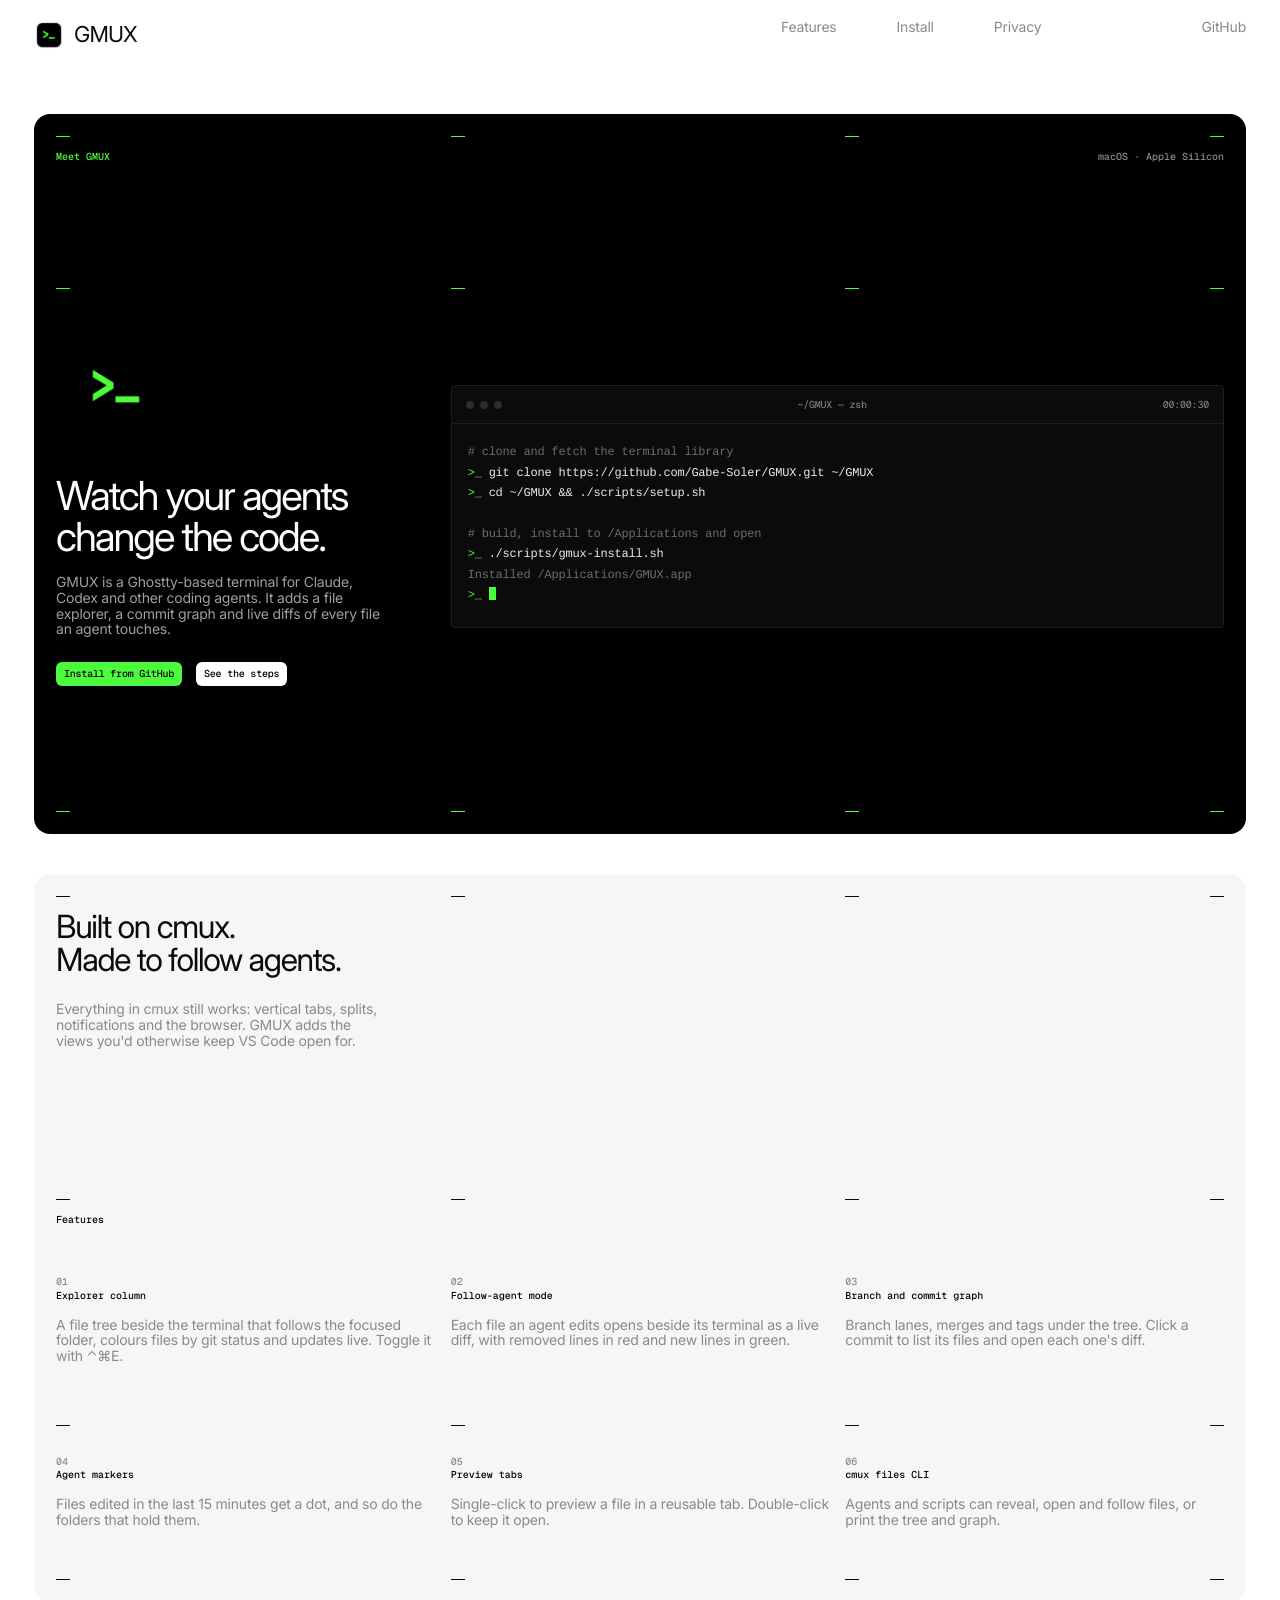
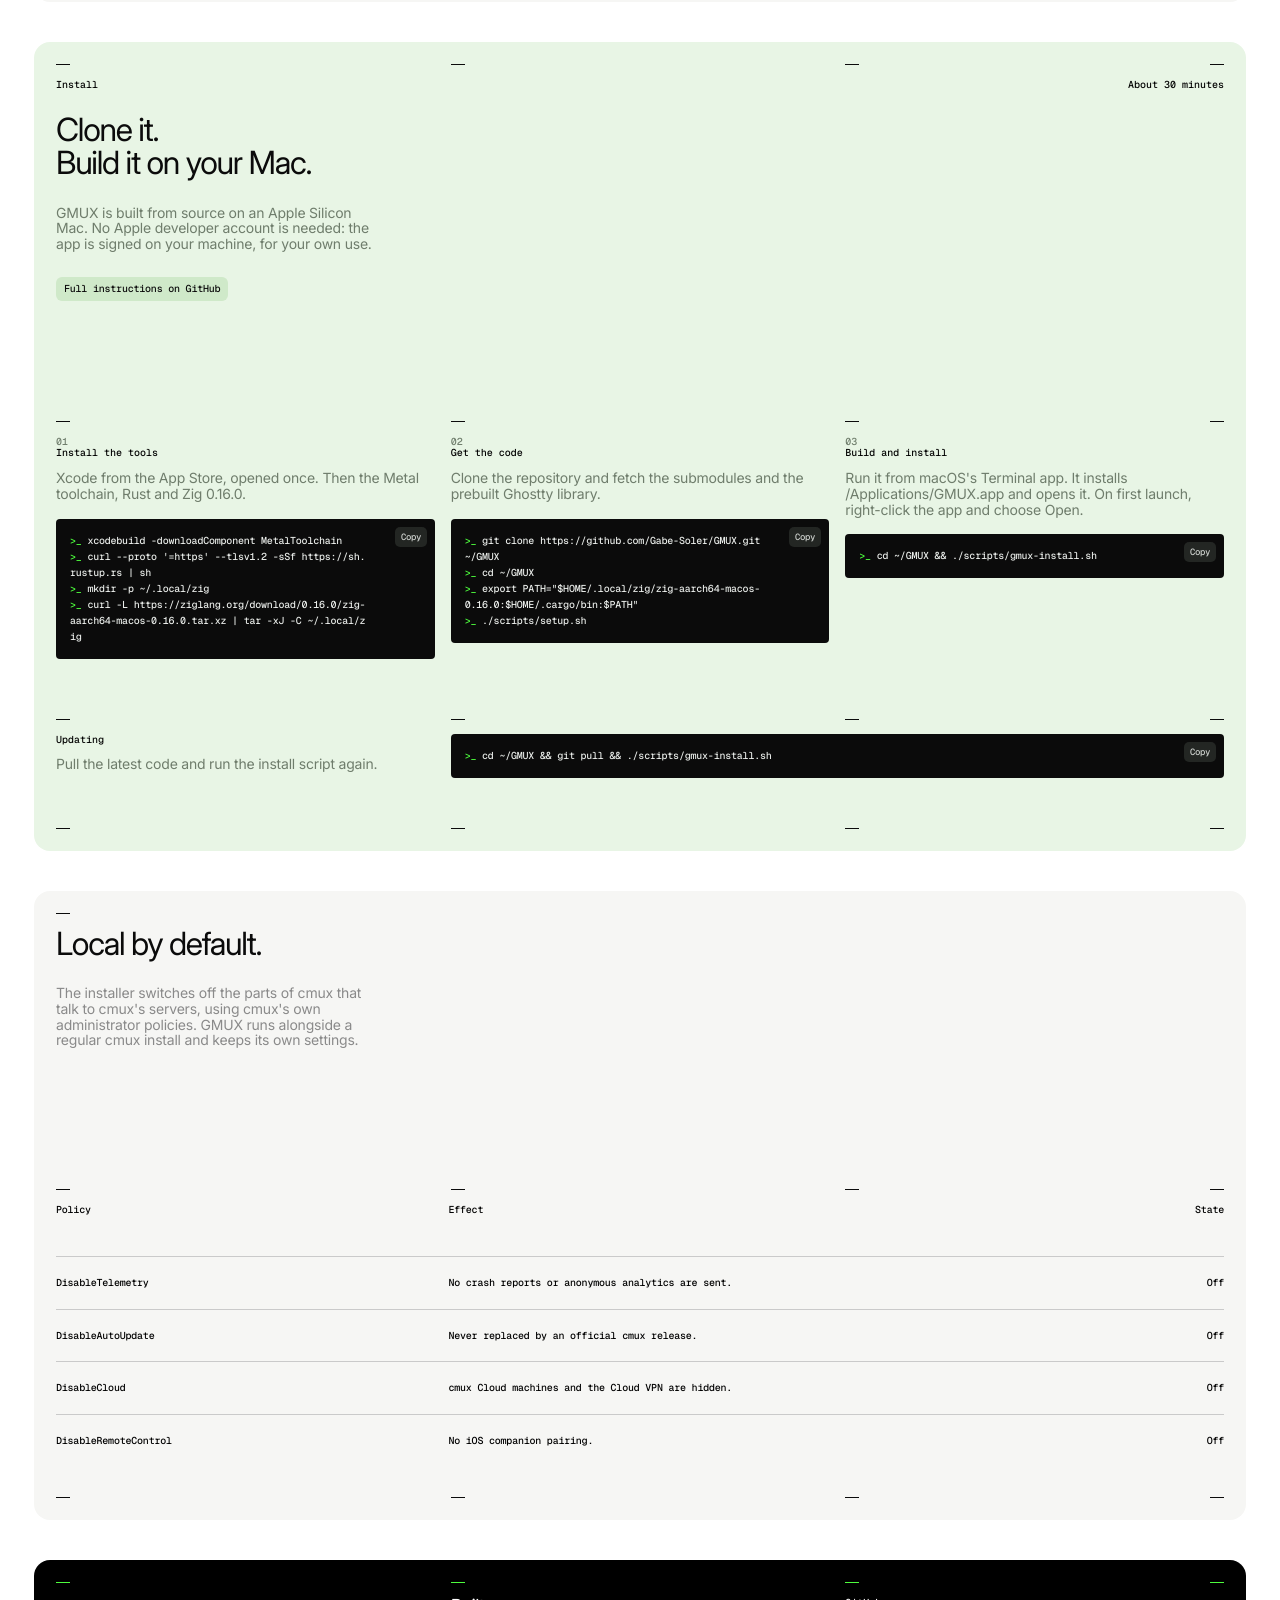
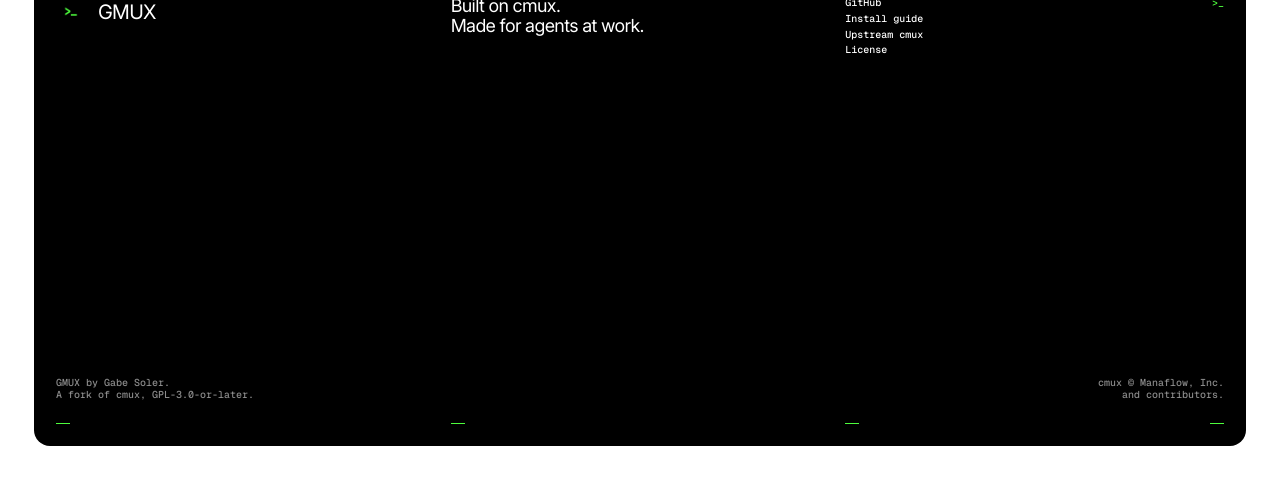
==== site/index.html @ 8931c7af "GMUX: project website in site/ A one-page site in a black, white and green take on the Genesis style" ====
<!doctype html>
<html lang="en">
<head>
<meta charset="utf-8">
<meta name="viewport" content="width=device-width, initial-scale=1, viewport-fit=cover">
<title>GMUX</title>
<meta name="description" content="GMUX is a macOS terminal for AI coding agents, with a file explorer, a commit graph and live diffs of the files your agents edit. Clone it from GitHub and build it on your Mac.">
<link rel="icon" type="image/png" href="favicon.png">
<link rel="apple-touch-icon" href="icon.png">
<meta property="og:title" content="GMUX">
<meta property="og:description" content="Watch your agents change the code. A macOS terminal with a file explorer and live diffs.">
<meta property="og:image" content="icon.png">
<link rel="preconnect" href="https://fonts.googleapis.com">
<link rel="preconnect" href="https://fonts.gstatic.com" crossorigin>
<link rel="stylesheet" href="https://fonts.googleapis.com/css2?family=Inter:opsz,wght@14..32,400;14..32,500&family=Geist+Mono:wght@500&display=swap">
<link rel="stylesheet" href="tokens.css">
<link rel="stylesheet" href="components.css">
<link rel="stylesheet" href="gmux.css">
<script>document.documentElement.classList.add('g-js')</script>
</head>
<body class="g-root">
<div class="g-site">

  <header class="g-header g-grid">
    <a class="g-logo" href="#"><img class="gmux-logo-img" src="icon.png" alt="">GMUX</a>
    <nav><a class="g-link" href="#features">Features</a><a class="g-link" href="#install">Install</a><a class="g-link" href="#privacy">Privacy</a></nav>
    <a class="g-header-end g-link" href="https://github.com/Gabe-Soler/GMUX">GitHub</a>
    <a class="g-burger" href="https://github.com/Gabe-Soler/GMUX" aria-label="GitHub" style="font-size:13.5px;color:var(--g-text)">GitHub</a>
  </header>

  <main class="g-stack">

    <!-- 1. hero: black card, text in the first third, terminal across thirds 2–3 -->
    <section class="g-card g-card--navy g-card--tall g-reveal">
      <div class="g-row g-ticks"><i class="g-tick"></i><i class="g-tick"></i><i class="g-tick"></i><i class="g-tick"></i></div>
      <div class="g-row g-row--tight g-grid">
        <p class="g-eyebrow g-green g-t1 g-m-l g-fade" style="--i:0">Meet GMUX</p>
        <p class="g-eyebrow g-t3 g-m-r g-end g-fade" style="--i:1;color:var(--g-on-dark-faded)">macOS · Apple Silicon</p>
      </div>
      <div class="g-row g-grid g-grow" style="align-content:center">
        <div class="g-full g-ticks"><i class="g-tick"></i><i class="g-tick"></i><i class="g-tick"></i><i class="g-tick"></i></div>
        <div class="g-t1">
          <img class="gmux-big-icon g-fade" style="--i:0;margin-bottom:28px" src="icon.png" alt="GMUX app icon">
          <h1 class="g-xxl g-fade" style="--i:1;color:#fff">Watch your agents<br>change the code.</h1>
          <p class="g-body g-fade" style="--i:2;margin-top:18px;color:rgba(255,255,255,.62)">GMUX is a Ghostty-based terminal for Claude, Codex and other coding agents. It adds a file explorer, a commit graph and live diffs of every file an agent touches.</p>
          <div class="g-actions g-fade" style="--i:3;margin-top:24px">
            <a class="g-chip g-chip--green" href="https://github.com/Gabe-Soler/GMUX#run-gmux-locally">Install from GitHub</a>
            <a class="g-chip g-chip--white" href="#install">See the steps</a>
          </div>
        </div>
        <div class="g-t23 g-fade" style="--i:3;align-self:center">
          <div class="gmux-term" aria-label="Install commands">
            <div class="gmux-term-bar"><span class="gmux-dots"><i></i><i></i><i></i></span><span>~/GMUX — zsh</span><span>00:00:30</span></div>
<pre><span class="c"># clone and fetch the terminal library</span>
<span class="p">&gt;_</span> git clone https://github.com/Gabe-Soler/GMUX.git ~/GMUX
<span class="p">&gt;_</span> cd ~/GMUX &amp;&amp; ./scripts/setup.sh

<span class="c"># build, install to /Applications and open</span>
<span class="p">&gt;_</span> ./scripts/gmux-install.sh
<span class="c">Installed /Applications/GMUX.app</span>
<span class="p">&gt;_</span> <span class="gmux-cursor"></span></pre>
          </div>
        </div>
      </div>
      <div class="g-row g-ticks"><i class="g-tick"></i><i class="g-tick"></i><i class="g-tick"></i><i class="g-tick"></i></div>
    </section>

    <!-- 2. features trio -->
    <section id="features" class="g-card g-reveal">
      <div class="g-row g-ticks"><i class="g-tick"></i><i class="g-tick"></i><i class="g-tick"></i><i class="g-tick"></i></div>
      <div class="g-row g-row--tight g-grid">
        <div class="g-t1">
          <h2 class="g-title g-fade" style="--i:0">Built on cmux.<br>Made to follow agents.</h2>
          <p class="g-body g-fade" style="--i:1">Everything in cmux still works: vertical tabs, splits, notifications and the browser. GMUX adds the views you'd otherwise keep VS Code open for.</p>
        </div>
      </div>
      <div class="g-row g-ticks" style="padding-top:calc(150 * var(--g-u))"><i class="g-tick"></i><i class="g-tick"></i><i class="g-tick"></i><i class="g-tick"></i></div>
      <div class="g-row g-row--tight"><p class="g-eyebrow">Features</p></div>
      <div class="g-row g-grid" style="padding-top:calc(50 * var(--g-u))">
        <article class="g-t1 g-feature g-fade" style="--i:0"><p class="g-mono g-num">01</p><p class="g-mono">Explorer column</p><p class="g-body" style="max-width:none">A file tree beside the terminal that follows the focused folder, colours files by git status and updates live. Toggle it with ⌃⌘E.</p></article>
        <article class="g-t2 g-feature g-fade" style="--i:1"><p class="g-mono g-num">02</p><p class="g-mono">Follow-agent mode</p><p class="g-body" style="max-width:none">Each file an agent edits opens beside its terminal as a live diff, with removed lines in red and new lines in green.</p></article>
        <article class="g-t3 g-feature g-fade" style="--i:2"><p class="g-mono g-num">03</p><p class="g-mono">Branch and commit graph</p><p class="g-body" style="max-width:none">Branch lanes, merges and tags under the tree. Click a commit to list its files and open each one's diff.</p></article>
      </div>
      <div class="g-row g-ticks" style="padding-top:calc(60 * var(--g-u))"><i class="g-tick"></i><i class="g-tick"></i><i class="g-tick"></i><i class="g-tick"></i></div>
      <div class="g-row g-grid" style="padding-top:calc(30 * var(--g-u))">
        <article class="g-t1 g-feature g-fade" style="--i:0"><p class="g-mono g-num">04</p><p class="g-mono">Agent markers</p><p class="g-body" style="max-width:none">Files edited in the last 15 minutes get a dot, and so do the folders that hold them.</p></article>
        <article class="g-t2 g-feature g-fade" style="--i:1"><p class="g-mono g-num">05</p><p class="g-mono">Preview tabs</p><p class="g-body" style="max-width:none">Single-click to preview a file in a reusable tab. Double-click to keep it open.</p></article>
        <article class="g-t3 g-feature g-fade" style="--i:2"><p class="g-mono g-num">06</p><p class="g-mono">cmux files CLI</p><p class="g-body" style="max-width:none">Agents and scripts can reveal, open and follow files, or print the tree and graph.</p></article>
      </div>
      <div class="g-row g-ticks" style="padding-top:calc(50 * var(--g-u))"><i class="g-tick"></i><i class="g-tick"></i><i class="g-tick"></i><i class="g-tick"></i></div>
    </section>

    <!-- 3. install: pale green card, three steps on the thirds -->
    <section id="install" class="g-card g-card--mist g-reveal">
      <div class="g-row g-ticks"><i class="g-tick"></i><i class="g-tick"></i><i class="g-tick"></i><i class="g-tick"></i></div>
      <div class="g-row g-row--tight g-grid">
        <p class="g-eyebrow g-t1 g-m-l">Install</p><p class="g-eyebrow g-t3 g-m-r g-end">About 30 minutes</p>
        <div class="g-t1" style="margin-top:calc(-16 * var(--g-u))">
          <h2 class="g-title g-fade" style="--i:0">Clone it.<br>Build it on your Mac.</h2>
          <p class="g-body g-fade" style="--i:1">GMUX is built from source on an Apple Silicon Mac. No Apple developer account is needed: the app is signed on your machine, for your own use.</p>
          <div class="g-actions g-fade" style="--i:2;margin-top:24px"><a class="g-chip" href="https://github.com/Gabe-Soler/GMUX#run-gmux-locally">Full instructions on GitHub</a></div>
        </div>
      </div>
      <div class="g-row g-ticks" style="padding-top:calc(120 * var(--g-u))"><i class="g-tick"></i><i class="g-tick"></i><i class="g-tick"></i><i class="g-tick"></i></div>
      <div class="g-row g-row--tight g-grid">
        <article class="g-t1 g-fade" style="--i:0">
          <p class="g-mono" style="color:var(--g-text-mist)">01</p><p class="g-mono">Install the tools</p>
          <p class="g-body" style="max-width:none;margin-top:12px">Xcode from the App Store, opened once. Then the Metal toolchain, Rust and Zig 0.16.0.</p>
          <div class="gmux-code"><button class="gmux-copy" type="button">Copy</button><pre><span class="p">&gt;_</span> xcodebuild -downloadComponent MetalToolchain
<span class="p">&gt;_</span> curl --proto '=https' --tlsv1.2 -sSf https://sh.rustup.rs | sh
<span class="p">&gt;_</span> mkdir -p ~/.local/zig
<span class="p">&gt;_</span> curl -L https://ziglang.org/download/0.16.0/zig-aarch64-macos-0.16.0.tar.xz | tar -xJ -C ~/.local/zig</pre></div>
        </article>
        <article class="g-t2 g-fade" style="--i:1">
          <p class="g-mono" style="color:var(--g-text-mist)">02</p><p class="g-mono">Get the code</p>
          <p class="g-body" style="max-width:none;margin-top:12px">Clone the repository and fetch the submodules and the prebuilt Ghostty library.</p>
          <div class="gmux-code"><button class="gmux-copy" type="button">Copy</button><pre><span class="p">&gt;_</span> git clone https://github.com/Gabe-Soler/GMUX.git ~/GMUX
<span class="p">&gt;_</span> cd ~/GMUX
<span class="p">&gt;_</span> export PATH="$HOME/.local/zig/zig-aarch64-macos-0.16.0:$HOME/.cargo/bin:$PATH"
<span class="p">&gt;_</span> ./scripts/setup.sh</pre></div>
        </article>
        <article class="g-t3 g-fade" style="--i:2">
          <p class="g-mono" style="color:var(--g-text-mist)">03</p><p class="g-mono">Build and install</p>
          <p class="g-body" style="max-width:none;margin-top:12px">Run it from macOS's Terminal app. It installs /Applications/GMUX.app and opens it. On first launch, right-click the app and choose Open.</p>
          <div class="gmux-code"><button class="gmux-copy" type="button">Copy</button><pre><span class="p">&gt;_</span> cd ~/GMUX &amp;&amp; ./scripts/gmux-install.sh</pre></div>
        </article>
      </div>
      <div class="g-row g-ticks" style="padding-top:calc(60 * var(--g-u))"><i class="g-tick"></i><i class="g-tick"></i><i class="g-tick"></i><i class="g-tick"></i></div>
      <div class="g-row g-row--tight g-grid">
        <div class="g-t1"><p class="g-mono">Updating</p><p class="g-body" style="margin-top:12px">Pull the latest code and run the install script again.</p></div>
        <div class="g-t23"><div class="gmux-code" style="margin-top:0"><button class="gmux-copy" type="button">Copy</button><pre><span class="p">&gt;_</span> cd ~/GMUX &amp;&amp; git pull &amp;&amp; ./scripts/gmux-install.sh</pre></div></div>
      </div>
      <div class="g-row g-ticks" style="padding-top:calc(50 * var(--g-u))"><i class="g-tick"></i><i class="g-tick"></i><i class="g-tick"></i><i class="g-tick"></i></div>
    </section>

    <!-- 4. privacy: table of policies the installer turns on -->
    <section id="privacy" class="g-card g-reveal">
      <div class="g-row g-grid">
        <div class="g-t1"><i class="g-tick"></i><h2 class="g-title g-fade" style="--i:0">Local by default.</h2><p class="g-body g-fade" style="--i:1">The installer switches off the parts of cmux that talk to cmux's servers, using cmux's own administrator policies. GMUX runs alongside a regular cmux install and keeps its own settings.</p></div>
      </div>
      <div class="g-row g-ticks" style="padding-top:calc(140 * var(--g-u))"><i class="g-tick"></i><i class="g-tick"></i><i class="g-tick"></i><i class="g-tick"></i></div>
      <div class="g-row g-row--tight">
        <table class="g-table">
          <colgroup><col style="width:33.6%"><col><col style="width:8%"></colgroup>
          <thead><tr><th>Policy</th><th>Effect</th><th>State</th></tr></thead>
          <tbody>
            <tr><td>DisableTelemetry</td><td>No crash reports or anonymous analytics are sent.</td><td>Off</td></tr>
            <tr><td>DisableAutoUpdate</td><td>Never replaced by an official cmux release.</td><td>Off</td></tr>
            <tr><td>DisableCloud</td><td>cmux Cloud machines and the Cloud VPN are hidden.</td><td>Off</td></tr>
            <tr><td>DisableRemoteControl</td><td>No iOS companion pairing.</td><td>Off</td></tr>
          </tbody>
        </table>
      </div>
      <div class="g-row g-ticks" style="padding-top:calc(30 * var(--g-u))"><i class="g-tick"></i><i class="g-tick"></i><i class="g-tick"></i><i class="g-tick"></i></div>
    </section>

  </main>

  <footer class="g-card g-card--navy g-footer g-on-dark">
    <div class="g-row g-ticks"><i class="g-tick"></i><i class="g-tick"></i><i class="g-tick"></i><i class="g-tick"></i></div>
    <div class="g-row g-row--tight g-grid">
      <div class="g-t1 g-col" style="display:flex;align-items:flex-start;gap:12px"><img class="gmux-logo-img" src="icon.png" alt=""><span class="g-l" style="font-size:20px;color:#fff;line-height:30px">GMUX</span></div>
      <div class="g-t2 g-col"><p class="g-l">Built on cmux.<br>Made for agents at work.</p></div>
      <div class="g-t3a g-col g-mono">
        <a class="g-link" href="https://github.com/Gabe-Soler/GMUX">GitHub</a>
        <a class="g-link" href="https://github.com/Gabe-Soler/GMUX#run-gmux-locally">Install guide</a>
        <a class="g-link" href="https://github.com/manaflow-ai/cmux">Upstream cmux</a>
        <a class="g-link" href="https://github.com/Gabe-Soler/GMUX/blob/main/LICENSE">License</a>
      </div>
      <div class="g-t3b g-col g-mono g-end"><a class="g-link g-green" href="https://github.com/Gabe-Soler/GMUX">&gt;_</a></div>
    </div>
    <div class="g-row g-grid" style="padding-top:clamp(60px, calc(200 * var(--g-u)), 200px)">
      <p class="g-mono g-faded g-t1 g-m-l">GMUX by Gabe Soler.<br>A fork of cmux, GPL-3.0-or-later.</p>
      <p class="g-mono g-faded g-t3 g-m-r g-end">cmux © Manaflow, Inc.<br>and contributors.</p>
    </div>
    <div class="g-row g-ticks"><i class="g-tick"></i><i class="g-tick"></i><i class="g-tick"></i><i class="g-tick"></i></div>
  </footer>
</div>

<script>
(() => {
  // reveal: fade cards in, stagger text, draw ticks left to right
  const els = document.querySelectorAll('.g-reveal');
  document.querySelectorAll('.g-reveal .g-ticks').forEach(r => r.querySelectorAll('.g-tick').forEach((t, i) => t.style.setProperty('--i', i)));
  if (!('IntersectionObserver' in window)) { els.forEach(e => e.classList.add('is-in')); }
  else {
    const io = new IntersectionObserver(es => es.forEach(e => { if (e.isIntersecting) { e.target.classList.add('is-in'); io.unobserve(e.target); } }), { threshold: .1 });
    els.forEach(e => io.observe(e));
  }
  // copy buttons: copy the commands without the >_ prompts
  document.querySelectorAll('.gmux-copy').forEach(btn => btn.addEventListener('click', async () => {
    const text = btn.nextElementSibling.textContent.split('\n').map(l => l.replace(/^>_\s*/, '')).join('\n');
    try { await navigator.clipboard.writeText(text); btn.textContent = 'Copied'; }
    catch { btn.textContent = 'Select'; }
    setTimeout(() => { btn.textContent = 'Copy'; }, 1400);
  }));
})();
</script>
</body>
</html>
---- site/tokens.css ----
/* Genesis-style tokens: measured from genesis.ai (rendered at 1440px and 390px, Oct 2026).
 *
 * Every size is a multiple of --g-u (the "unit"), so one token set serves every format:
 *   web page            --g-u: 1px   (values below equal the live site at 1440px)
 *   16:9 slide 1920w    --g-u: 2px
 *   16:9 slide 1280w    --g-u: 1.333px
 *   poster / social     --g-u: canvas-width / 720  (e.g. 1080w = 1.5px, A2 @150dpi 2480w = 3.44px)
 *   pptx / Keynote 13.33in deck  --g-u: 1pt (960pt wide canvas)
 *   print doc (A4/Letter)        --g-u: 0.75pt  (body 10.5pt, mono 7.5pt, title 24pt)
 * Set --g-u on <html> (style="--g-u:2px") for a whole-artifact format, or on any element that ALSO
 * has class "g-scale" (derived tokens are re-computed there). Setting --g-u on a plain child element
 * does nothing, because custom properties resolve var() where they are declared.
 */
:root { --g-u: 1px; }
:root, .g-scale {

  /* ── colour ───────────────────────────────────────────── */
  --g-page: #ffffff;          /* the page behind the cards */
  --g-card: #f6f6f4;          /* default card: warm off-white */
  --g-card-mist: #dee8eb;     /* "mist" card: pale blue-grey (about / mission / investors) */
  --g-card-navy: #1a1d34;     /* navy card: footer, dark statements */
  --g-ink: #1a1d34;           /* headlines + card titles (navy, never pure black) */
  --g-ink-hard: #111516;      /* hard ink on light media ("theme-dark") */
  --g-mono-ink: #000000;      /* mono labels on light cards */
  --g-text: #8a8a8a;          /* body / descriptions: mid grey */
  --g-text-mist: #7c828f;     /* body on the mist card (cooler grey) */
  --g-text-strong: #353a3b;   /* secondary text when grey is too faint */
  --g-on-dark: #dee8eb;       /* text on navy */
  --g-on-dark-faded: rgba(222,232,235,.6);
  --g-on-media: #ffffff;      /* text on photos / video */
  --g-on-media-faded: rgba(255,255,255,.6);
  --g-rule: #cacaca;          /* table/list row rules */
  --g-tick: #1a1d34;          /* the 14px registration ticks */

  /* chips (buttons) */
  --g-chip-gray: #ebebeb;     /* + ink text: default on light cards */
  --g-chip-dark: #282828;     /* + white text: on light media / hero */
  --g-chip-white: #ffffff;    /* + ink text: on dark media */
  --g-chip-blue: #cad4d9;     /* + ink text: on the mist card */
  --g-chip-glass: rgba(247,247,245,.2); /* + white text + blur(7px): on media */

  /* ── type ─────────────────────────────────────────────── */
  /* Originals: Scto Grotesk A (Schick Toolbox) + Aeonik Mono (CoType), both commercial.
     Free stand-ins: Inter + Geist Mono (Google Fonts). Tracking below is tuned for Inter;
     with licensed Scto Grotesk A use the measured values: title -.05em, l -.05em, s -.03em. */
  --g-sans: "Scto Grotesk A", "scto grotesk a - regular", "Inter", "Helvetica Neue", Arial, sans-serif;
  --g-mono: "Aeonik Mono", "aeonik mono - medium", "Geist Mono", "JetBrains Mono", ui-monospace, Menlo, monospace;

  /* sizes at --g-u = 1px are the desktop site exactly */
  --g-fs-mono: calc(10 * var(--g-u));      /* eyebrow, label, button, table cell, timecode */
  --g-fs-s: calc(14 * var(--g-u));         /* body, description, nav */
  --g-fs-m: calc(16 * var(--g-u));
  --g-fs-l: calc(18 * var(--g-u));         /* footer tagline, article body */
  --g-fs-title: calc(32 * var(--g-u));     /* card title (the "big" headline) */
  --g-fs-xxl: calc(40 * var(--g-u));       /* rare; hero statement on long pages */
  --g-fs-statement: calc(64 * var(--g-u)); /* off-site extension: posters/covers ONLY */

  --g-ls-title: -.04em;     /* Scto: -.05em (32px → -1.6px) */
  --g-ls-l: -.035em;        /* Scto: -.05em */
  --g-ls-s: -.015em;        /* Scto: -.03em (14px → -0.42px) */
  --g-lh-title: 1.02;
  --g-lh-s: 1.12;
  --g-lh-mono: 1.18;

  /* ── shape ────────────────────────────────────────────── */
  --g-r-card: calc(16 * var(--g-u));
  --g-r-media: calc(4 * var(--g-u));   /* images nested inside a card */
  --g-r-chip: calc(6 * var(--g-u));

  /* ── layout ───────────────────────────────────────────── */
  --g-site-pad: calc(34 * var(--g-u));   /* page edge → card (14px on phones) */
  --g-card-pad: calc(22 * var(--g-u));   /* card edge → content (18px on phones) */
  --g-gap: calc(16 * var(--g-u));        /* grid column gap (14px on phones) */
  --g-stack: calc(40 * var(--g-u));      /* vertical gap between cards */
  --g-cols: 12;                          /* 4 on phones / narrow posters */
  --g-tick-w: calc(14 * var(--g-u));
  --g-tick-h: max(1px, var(--g-u));
  --g-tick-gap: calc(14 * var(--g-u));   /* tick → text below it (10px on phones) */

  /* ── motion ───────────────────────────────────────────── */
  --g-ease-ui: ease-in-out;              /* .35s colour / underline / chip */
  --g-ease-slide: cubic-bezier(.33,1,.68,1);
  --g-fade: .4s ease-out;
  --g-fade-start: .6s;                   /* first item delay */
  --g-fade-step: .1s;                    /* per-item stagger */
}

@media (max-width: 899px) {
  :root:not(.g-fixed) {
    --g-site-pad: 14px;
    --g-card-pad: 18px;
    --g-gap: 14px;
    --g-cols: 4;
    --g-tick-gap: 10px;
    --g-fs-title: 22px;     /* card title drops to 22px / -0.069rem / 1.08 */
    --g-lh-title: 1.08;
    --g-fs-s: 13.5px;
  }
}

/* Dark mode: taken from the site's own color-scheme=dark rules */
/* fixed formats (decks, posters, print) opt out of auto-dark with class="g-fixed" on <html> */
@media (prefers-color-scheme: dark) {
  :root:not([data-theme="light"]):not(.g-fixed) { --g-page:#07070d; --g-card:#0e0f19; --g-card-mist:#10132a; --g-card-navy:#0e0f19;
    --g-ink:#ffffff; --g-mono-ink:#ffffff; --g-text:#c1c9cc; --g-text-mist:#7c828f;
    --g-tick:#dee8eb; --g-rule:#2a2d40; --g-chip-gray:#10132a; --g-chip-blue:#10132a; }
}
:root[data-theme="dark"] { --g-page:#07070d; --g-card:#0e0f19; --g-card-mist:#10132a; --g-card-navy:#0e0f19;
  --g-ink:#ffffff; --g-mono-ink:#ffffff; --g-text:#c1c9cc; --g-text-mist:#7c828f;
  --g-tick:#dee8eb; --g-rule:#2a2d40; --g-chip-gray:#10132a; --g-chip-blue:#10132a; }
---- site/components.css ----
/* Genesis-style components. Requires tokens.css. Every size goes through --g-u, so the same
   classes work for a web page, a 16:9 slide, a poster or a social tile. */

*,*::before,*::after{box-sizing:border-box}
.g-root, body.g-root{margin:0;background:var(--g-page);color:var(--g-ink);font-family:var(--g-sans);
  font-size:var(--g-fs-s);line-height:var(--g-lh-s);letter-spacing:var(--g-ls-s);
  -webkit-font-smoothing:antialiased;text-rendering:geometricPrecision}
:where(.g-root) :is(h1,h2,h3,h4,p){margin:0;font-weight:400}
.g-root h1,.g-root h2,.g-root h3{text-wrap:balance}
.g-root p{text-wrap:pretty}
.g-root img,.g-root video{display:block;max-width:100%}
:where(.g-root) a{color:inherit;text-decoration:none}

/* ── page frame ───────────────────────────────────────── */
.g-site{padding:0 var(--g-site-pad);max-width:2800px;margin:0 auto}
.g-stack{display:flex;flex-direction:column;gap:var(--g-stack)}

/* ── grid (12 cols desktop, 4 on phones) ──────────────── */
.g-grid{display:grid;grid-template-columns:repeat(var(--g-cols),minmax(0,1fr));column-gap:var(--g-gap);row-gap:calc(40 * var(--g-u))}
.g-pad{padding:var(--g-card-pad)}
.g-padx{padding-left:var(--g-card-pad);padding-right:var(--g-card-pad)}
/* placements: the card is read in THIRDS (cols 1 / 5 / 9). Text blocks
   rarely use more than one third; long statements may run 1/-1. */
.g-t1{grid-column:1/span 4}  .g-t2{grid-column:5/span 4}  .g-t3{grid-column:9/span 4}
.g-t1-narrow{grid-column:1/span 3}            /* hero text column */
.g-t3a{grid-column:9/span 3} .g-t3b{grid-column:12/span 1}   /* last third split 3+1 */
.g-t3-half-a{grid-column:9/span 2} .g-t3-half-b{grid-column:11/span 2}
.g-t23{grid-column:5/span 8} .g-t12{grid-column:1/span 8}
.g-full{grid-column:1/-1}
.g-end{justify-self:end;text-align:right}
@media (max-width:899px){
  :root:not(.g-fixed) :is(.g-t1,.g-t2,.g-t3,.g-t23,.g-t12,.g-t1-narrow){grid-column:1/-1}
  :root:not(.g-fixed) :is(.g-t3a,.g-t3-half-a){grid-column:1/span 3}
  :root:not(.g-fixed) :is(.g-t3b,.g-t3-half-b){grid-column:4/span 1}
  /* label pairs (eyebrow left, timecode/label right) stay on one line on phones */
  :root:not(.g-fixed) .g-m-l{grid-column:1/span 2;grid-row:1}
  :root:not(.g-fixed) .g-m-r{grid-column:3/span 2;grid-row:1;justify-self:end;text-align:right}
}
/* narrow fixed canvases (portrait stories, phone-width tiles) add .g-narrow to collapse thirds */
.g-narrow :is(.g-t1,.g-t2,.g-t3,.g-t23,.g-t12,.g-t1-narrow){grid-column:1/-1}
.g-narrow :is(.g-t3a,.g-t3-half-a){grid-column:1/span 3}
.g-narrow :is(.g-t3b,.g-t3-half-b){grid-column:4/span 1}

/* ── header ───────────────────────────────────────────── */
.g-header{padding-top:calc(20 * var(--g-u));padding-bottom:calc(64 * var(--g-u));align-items:start}
.g-header .g-logo{grid-column:1/span 4;display:flex;align-items:center;gap:calc(10 * var(--g-u));
  font-size:calc(22 * var(--g-u));letter-spacing:-.04em;color:var(--g-ink)}
.g-header nav{grid-column:5/span 6;display:flex;justify-content:flex-end;gap:calc(60 * var(--g-u))}
.g-header .g-header-end{grid-column:11/span 2;justify-self:end}
.g-header a{font-size:var(--g-fs-s);color:var(--g-text)}
.g-burger{display:none;background:none;border:0;padding:0;grid-column:4;justify-self:end;cursor:pointer}
@media (max-width:899px){
  :root:not(.g-fixed) .g-header{padding-top:58px;padding-bottom:40px}
  :root:not(.g-fixed) .g-header nav,:root:not(.g-fixed) .g-header .g-header-end{display:none}
  :root:not(.g-fixed) .g-burger{display:block}
  :root:not(.g-fixed) .g-header .g-logo{grid-column:1/span 3}
}

/* ── links: grey → ink, 1px underline grows out from the centre ─ */
.g-link{position:relative;transition:color .35s var(--g-ease-ui)}
.g-link::before{content:"";position:absolute;left:50%;top:calc(100% + 1px);width:0;height:1px;
  background:currentColor;opacity:.5;transition:width .35s var(--g-ease-ui),left .35s var(--g-ease-ui),opacity .35s var(--g-ease-ui)}
.g-link:hover,.g-link:focus-visible{color:var(--g-ink);outline:none}
.g-link:hover::before,.g-link:focus-visible::before{width:100%;left:0;opacity:1}
.g-on-dark .g-link:hover,.g-on-media .g-link:hover{color:#fff}

/* ── card: the unit everything lives in ────────────────── */
.g-card{position:relative;background:var(--g-card);border-radius:var(--g-r-card);overflow:hidden;
  display:flex;flex-direction:column;isolation:isolate}
.g-card--mist{background:var(--g-card-mist)}
.g-card--mist .g-body:not(.g-body--ink){color:var(--g-text-mist)}
.g-card--navy{background:var(--g-card-navy);color:var(--g-on-dark)}
.g-card--navy :is(.g-title,.g-l,.g-eyebrow,.g-mono,.g-body--ink){color:var(--g-on-dark)}
.g-card--navy .g-tick{background:var(--g-on-dark)}
.g-card--navy .g-faded,.g-card--navy .g-body{color:var(--g-on-dark-faded)}
.g-card--tall{min-height:calc(720 * var(--g-u))}
.g-card--169{aspect-ratio:16/9}
@media (max-width:899px){
  :root:not(.g-fixed) .g-card--tall{min-height:min(620px,78svh)}
  :root:not(.g-fixed) .g-footer .g-col{min-height:0}
  :root:not(.g-fixed) .g-card--169{aspect-ratio:9/16}
}
/* rows inside a card: top (eyebrow+ticks), middle (flex), bottom (ticks) */
.g-row{padding:var(--g-card-pad) var(--g-card-pad) 0}
.g-row:last-child{padding-bottom:var(--g-card-pad)}
.g-row--tight{padding-top:var(--g-tick-gap)}   /* text row hanging under a tick row */
.g-grow{flex:1}
.g-row--end{margin-top:auto}

/* media card: full-bleed image/video behind the rows */
.g-card--media{background:#000;color:var(--g-on-media)}
.g-card--media > .g-bg{position:absolute;inset:0;z-index:-1}
.g-card--media > .g-bg img,.g-card--media > .g-bg video{width:100%;height:100%;object-fit:cover}
.g-card--media :is(.g-title,.g-eyebrow,.g-mono,.g-body,.g-l,.g-statement,.g-figure){color:var(--g-on-media)}
.g-card--media .g-tick{background:var(--g-on-media)}
.g-card--media .g-faded{color:var(--g-on-media-faded)}
/* light media (white studio render): flip back to ink */
.g-card--media.g-light :is(.g-title,.g-eyebrow,.g-mono,.g-body,.g-l,.g-statement,.g-figure){color:#111516}
.g-card--media.g-light .g-tick{background:#111516}
/* mix-blend variant used on the site for text over busy footage */
.g-card--media.g-difference .g-content{mix-blend-mode:difference}

/* nested media (inside a card) gets the small radius */
.g-img{border-radius:var(--g-r-media);overflow:hidden;background:#d9d9d6}
.g-img img,.g-img video{width:100%;height:100%;object-fit:cover}

/* ── registration ticks (the signature) ──────────────────
   A 14×1 dash sits above every text block, and a row of four ticks marks
   the thirds (cols 1 / 5 / 9) plus the right edge at a card's top,
   middle and bottom. Markup: <div class="g-ticks"><i class="g-tick"></i>×4</div> */
.g-tick{display:block;width:var(--g-tick-w);height:var(--g-tick-h);background:var(--g-tick);
  margin-bottom:var(--g-tick-gap);transform-origin:left}
.g-tick--bottom{margin:calc(12 * var(--g-u)) 0 0}
.g-tick--compact{margin-bottom:calc(8 * var(--g-u))}
.g-ticks{display:grid;grid-template-columns:repeat(3,minmax(0,1fr));column-gap:var(--g-gap)}
.g-ticks > .g-tick{margin:0;grid-row:1}
/* a tick row inside a .g-grid: pull the next grid row up to the normal tick gap */
.g-grid > .g-ticks{margin-bottom:calc(var(--g-tick-gap) - 40 * var(--g-u))}
.g-ticks > .g-tick:nth-child(1){grid-column:1}
.g-ticks > .g-tick:nth-child(2){grid-column:2}
.g-ticks > .g-tick:nth-child(3){grid-column:3}
.g-ticks > .g-tick:nth-child(4){grid-column:3;justify-self:end;transform-origin:right}
@media (max-width:899px){
  :root:not(.g-fixed) .g-ticks{grid-template-columns:1fr 1fr}
  :root:not(.g-fixed) .g-ticks > .g-tick:nth-child(2),:root:not(.g-fixed) .g-ticks > .g-tick:nth-child(3){display:none}
  :root:not(.g-fixed) .g-ticks > .g-tick:nth-child(4){grid-column:2}
}
.g-narrow .g-ticks{grid-template-columns:1fr 1fr}
.g-narrow .g-ticks > .g-tick:nth-child(2),.g-narrow .g-ticks > .g-tick:nth-child(3){display:none}
.g-narrow .g-ticks > .g-tick:nth-child(4){grid-column:2}

/* ── type ─────────────────────────────────────────────── */
.g-eyebrow,.g-mono{font-family:var(--g-mono);font-weight:500;font-size:var(--g-fs-mono);
  line-height:var(--g-lh-mono);letter-spacing:0;color:var(--g-mono-ink)}
.g-title{font-size:var(--g-fs-title);line-height:var(--g-lh-title);letter-spacing:var(--g-ls-title);color:var(--g-ink)}
.g-xxl{font-size:var(--g-fs-xxl);line-height:1.02;letter-spacing:-.05em;color:var(--g-ink)}
.g-statement{font-size:var(--g-fs-statement);line-height:1;letter-spacing:-.055em;color:var(--g-ink)}
.g-l{font-size:var(--g-fs-l);line-height:1.12;letter-spacing:var(--g-ls-l);color:var(--g-ink)}
.g-body{font-size:var(--g-fs-s);line-height:var(--g-lh-s);letter-spacing:var(--g-ls-s);color:var(--g-text);max-width:calc(330 * var(--g-u))}
.g-body--ink{color:var(--g-ink)}
.g-faded{color:var(--g-text)}
.g-measure{max-width:calc(330 * var(--g-u))}
.g-title + .g-body,.g-xxl + .g-body,.g-statement + .g-body{margin-top:calc(26 * var(--g-u))}
.g-body + .g-actions{margin-top:calc(24 * var(--g-u))}

/* ── chips (buttons): 24px tall, 6px radius, mono 10px ──── */
.g-actions{display:flex;flex-wrap:wrap;gap:calc(14 * var(--g-u))}
.g-chip{position:relative;display:inline-flex;align-items:center;gap:calc(8 * var(--g-u));
  height:calc(24 * var(--g-u));padding:0 calc(8 * var(--g-u));border:0;border-radius:var(--g-r-chip);
  font-family:var(--g-mono);font-weight:500;font-size:var(--g-fs-mono);line-height:1;white-space:nowrap;
  color:var(--g-ink);background:var(--g-chip-gray);cursor:pointer;
  transition:padding-right .35s,color .35s,background-color .35s}
.g-chip::before{content:"";position:absolute;inset:calc(-2 * var(--g-u));border-radius:var(--g-r-chip);
  border:1px solid var(--g-chip-gray);opacity:0;transition:opacity .35s}
.g-chip::after{content:"→";position:absolute;right:calc(8 * var(--g-u));opacity:0;transition:opacity .1s}
.g-chip:hover{padding-right:calc(30 * var(--g-u))}
.g-chip:hover::after{opacity:1;transition:opacity .3s .2s}
.g-chip:focus-visible{outline:none}
.g-chip:focus-visible::before{opacity:1}
.g-chip--dark{background:var(--g-chip-dark);color:#fff}
.g-chip--dark::before{border-color:var(--g-chip-dark)}
.g-chip--white{background:var(--g-chip-white);color:#1a1d34}
.g-chip--white::before{border-color:#fff}
.g-chip--blue{background:var(--g-chip-blue);color:#1a1d34}
.g-chip--blue::before{border-color:var(--g-chip-blue)}
.g-chip--glass{background:var(--g-chip-glass);color:#fff;-webkit-backdrop-filter:blur(7px);backdrop-filter:blur(7px)}
.g-chip--glass::before{border-color:rgba(247,247,245,.2)}
.g-chip--glass:hover{padding-right:calc(8 * var(--g-u))}
.g-chip--glass:hover::after{opacity:0}
.g-chip.is-active{background:#fff;color:#1a1d34}

/* small square arrow button (carousel prev/next) */
.g-arrow{display:inline-flex;align-items:center;justify-content:center;width:calc(18 * var(--g-u));height:calc(18 * var(--g-u));
  border:0;border-radius:var(--g-r-chip);background:var(--g-chip-gray);color:var(--g-ink);font-size:var(--g-fs-mono);cursor:pointer}

/* ── feature trio: image, 01, mono title, grey description ─ */
.g-feature .g-img{aspect-ratio:432/300;margin-bottom:calc(16 * var(--g-u))}
.g-feature .g-num{color:var(--g-text);margin-bottom:calc(2 * var(--g-u))}
.g-feature .g-mono + .g-body{margin-top:calc(16 * var(--g-u))}

/* ── table / list: mono cells, hairline rules, columns on the thirds ─ */
.g-table{width:100%;border-collapse:collapse}
.g-table th,.g-table td{font-family:var(--g-mono);font-weight:500;font-size:var(--g-fs-mono);line-height:var(--g-lh-mono);
  text-align:left;vertical-align:top;padding:calc(20 * var(--g-u)) var(--g-gap) calc(20 * var(--g-u)) 0;color:var(--g-mono-ink)}
.g-table th{padding-top:0;padding-bottom:calc(40 * var(--g-u));border-bottom:1px solid var(--g-rule);font-weight:500}
.g-table td{border-bottom:1px solid var(--g-rule)}
.g-table tr:last-child td{border-bottom:0}
.g-table td:last-child,.g-table th:last-child{text-align:right;padding-right:0}
.g-table .g-sub{display:block;color:var(--g-text)}
.g-table tr{transition:opacity .35s}
.g-table tbody:hover tr{opacity:.45}
.g-table tbody tr:hover{opacity:1}

/* key figure (off-site extension, for decks/posters that need numbers) */
.g-figure{font-size:calc(64 * var(--g-u));line-height:1;letter-spacing:-.06em;color:var(--g-ink)}
.g-figure sup{font-size:.4em;letter-spacing:0;vertical-align:top;margin-left:.06em}

/* ── form (from the waitlist modal) ───────────────────── */
.g-field{display:block;width:100%;background:none;border:0;border-bottom:1px solid var(--g-rule);
  padding:0 0 calc(10 * var(--g-u));margin-bottom:calc(40 * var(--g-u));font:inherit;
  font-size:var(--g-fs-l);letter-spacing:-.05em;color:var(--g-ink)}
.g-field::placeholder{color:var(--g-text)}
.g-field:focus{outline:none;border-bottom-color:var(--g-ink)}
.g-on-dark .g-field{color:#fff;border-bottom-color:rgba(255,255,255,.3)}
.g-on-dark .g-field::placeholder{color:#fff9}

/* ── footer (a navy card) ─────────────────────────────── */
.g-footer{margin:var(--g-stack) 0 var(--g-site-pad)}
.g-footer .g-col{min-height:calc(180 * var(--g-u))}
.g-footer a{display:block;padding-bottom:calc(4 * var(--g-u))}

/* ── motion ───────────────────────────────────────────── */
.g-js .g-reveal .g-fade{opacity:0}
.g-js .g-reveal.is-in .g-fade{opacity:1;transition:opacity var(--g-fade);
  transition-delay:calc(var(--g-fade-start) + var(--g-fade-step) * var(--i, 0))}
.g-js .g-reveal .g-tick{transform:scaleX(0)}
.g-js .g-reveal.is-in .g-tick{transform:scaleX(1);transition:transform .4s ease-in-out;
  transition-delay:calc(var(--g-fade-step) * var(--i, 0))}
.g-js .g-reveal.g-card{opacity:0}
.g-js .g-reveal.g-card.is-in{opacity:1;transition:opacity .6s ease-out}
@media (prefers-reduced-motion:reduce){
  .g-js .g-reveal .g-fade,.g-js .g-reveal.g-card{opacity:1!important;transition:none!important}
  .g-js .g-reveal .g-tick{transform:none!important;transition:none!important}
  .g-chip,.g-link,.g-link::before{transition:none}
}

/* ── fixed-canvas formats (slides, posters, social) ───── */
.g-fixed .g-root, .g-fixed body{margin:0}
.g-canvas{position:relative;overflow:hidden;background:var(--g-page);width:var(--g-w);height:var(--g-h);
  padding:var(--g-site-pad);display:flex;flex-direction:column;gap:var(--g-stack)}
.g-canvas > .g-card{flex:1;min-height:0}
.g-slide{--g-w:1920px;--g-h:1080px;--g-site-pad:48px;--g-stack:32px}  /* pair with <html style="--g-u:2px"> */
.g-narrow{--g-cols:4}
/* placeholder for imagery in examples ONLY: a soft high-key studio gradient.
   Shipped work uses the project's own photos / renders. */
.g-ph{background:radial-gradient(120% 90% at 78% 70%,#141414 0 34%,#3a3a3a 46%,#d8d8d6 62%,#efefed 80%)}
.g-ph--room{background:linear-gradient(180deg,#5d6066 0%,#8b8a86 45%,#b39572 70%,#6f5a44 100%)}
.g-ph--soft{background:radial-gradient(70% 80% at 50% 60%,#2b2b2b 0 22%,#9a9a98 48%,#e9e9e7 75%)}
.g-ph--dark{background:linear-gradient(160deg,#3d4246 0%,#24282b 55%,#121416 100%)}
---- site/gmux.css ----
/* GMUX theme: the Genesis system recoloured to black, white and the icon's green (#4dfc3d).
   Navy becomes black, mist becomes a pale green, and green appears only on black. */
:root, .g-scale {
  --gmux-green: #4dfc3d;
  --gmux-green-dim: rgba(77,252,61,.55);
  --g-page: #ffffff;
  --g-card: #f6f6f4;
  --g-card-mist: #e8f5e5;
  --g-card-navy: #000000;
  --g-ink: #0b0b0b;
  --g-mono-ink: #000000;
  --g-text: #8a8a8a;
  --g-text-mist: #6f7d6c;
  --g-on-dark: #ffffff;
  --g-on-dark-faded: rgba(255,255,255,.55);
  --g-tick: #0b0b0b;
  --g-chip-blue: #cfe9c9;
}
@media (prefers-color-scheme: dark) {
  :root:not([data-theme="light"]):not(.g-fixed) {
    --g-page:#050505; --g-card:#111211; --g-card-mist:#0d1a0c; --g-card-navy:#000000;
    --g-ink:#ffffff; --g-mono-ink:#ffffff; --g-text:#a4a8a4; --g-text-mist:#9fb09b;
    --g-tick:#ffffff; --g-rule:#2a2d2a; --g-chip-gray:#1d1f1d; --g-chip-blue:#1a3317;
  }
}
:root[data-theme="dark"] {
  --g-page:#050505; --g-card:#111211; --g-card-mist:#0d1a0c; --g-card-navy:#000000;
  --g-ink:#ffffff; --g-mono-ink:#ffffff; --g-text:#a4a8a4; --g-text-mist:#9fb09b;
  --g-tick:#ffffff; --g-rule:#2a2d2a; --g-chip-gray:#1d1f1d; --g-chip-blue:#1a3317;
}
@media (prefers-color-scheme: dark) {
  :root:not([data-theme="light"]) .g-card--navy { outline:1px solid #1f231f; }
}

/* black cards: white type, green ticks */
.g-card--navy .g-tick { background: var(--gmux-green); }
.g-card--navy .g-eyebrow.g-green, .g-green { color: var(--gmux-green) !important; }

/* green chip: black text on the icon green, for the one primary action */
.g-chip--green { background: var(--gmux-green); color: #000; }
.g-chip--green::before { border-color: var(--gmux-green); }
.g-chip--white { color: #000; }
.g-card--mist .g-chip { background: var(--g-chip-blue); color: var(--g-ink); }

/* header logo */
.gmux-logo-img { width: 30px; height: 30px; border-radius: 7px; display:block; }

/* terminal panel: the site's "imagery" */
.gmux-term { background: #0b0b0b; border: 1px solid #1c1f1c; border-radius: var(--g-r-media);
  font-family: var(--g-mono); font-weight: 500; font-size: calc(12 * var(--g-u)); line-height: 1.7;
  color: #e9ece9; overflow: hidden; }
.gmux-term-bar { display:flex; align-items:center; justify-content:space-between; gap:12px;
  padding: 10px 14px; border-bottom: 1px solid #1c1f1c; font-size: var(--g-fs-mono); color: rgba(255,255,255,.45); }
.gmux-dots { display:flex; gap:6px; }
.gmux-dots i { width:8px; height:8px; border-radius:50%; background:#2b2e2b; display:block; }
.gmux-term pre { margin:0; padding: 18px 16px 22px; white-space: pre-wrap; word-break: break-word; }
.gmux-term .p { color: var(--gmux-green); }
.gmux-term .c { color: rgba(255,255,255,.4); }
.gmux-cursor { display:inline-block; width:.6em; height:1.1em; vertical-align:-.2em; background: var(--gmux-green);
  animation: gmux-blink 1.1s steps(1) infinite; }
@keyframes gmux-blink { 50% { opacity: 0; } }
@media (prefers-reduced-motion: reduce) { .gmux-cursor { animation: none; } }

/* step code blocks inside the light cards */
.gmux-code { position: relative; margin-top: 16px; background: #0b0b0b; border-radius: var(--g-r-media); }
.gmux-code pre { margin:0; padding: 14px 14px 14px; padding-right: 64px; font-family: var(--g-mono); font-weight:500;
  font-size: var(--g-fs-mono); line-height: 1.6; color: #e9ece9; white-space: pre-wrap; word-break: break-all; }
.gmux-code pre .p { color: var(--gmux-green); }
.gmux-copy { position:absolute; top:8px; right:8px; height:20px; padding:0 6px; border:0; border-radius: 5px;
  font-family: var(--g-mono); font-weight:500; font-size: 9px; background:#232623; color:#cfd3cf; cursor:pointer;
  transition: background-color .35s, color .35s; }
.gmux-copy:hover { background: var(--gmux-green); color:#000; }

.gmux-big-icon { width: calc(120 * var(--g-u)); height: auto; border-radius: calc(26 * var(--g-u)); }
@media (max-width: 899px) { .gmux-hide-phone { display:none; } }
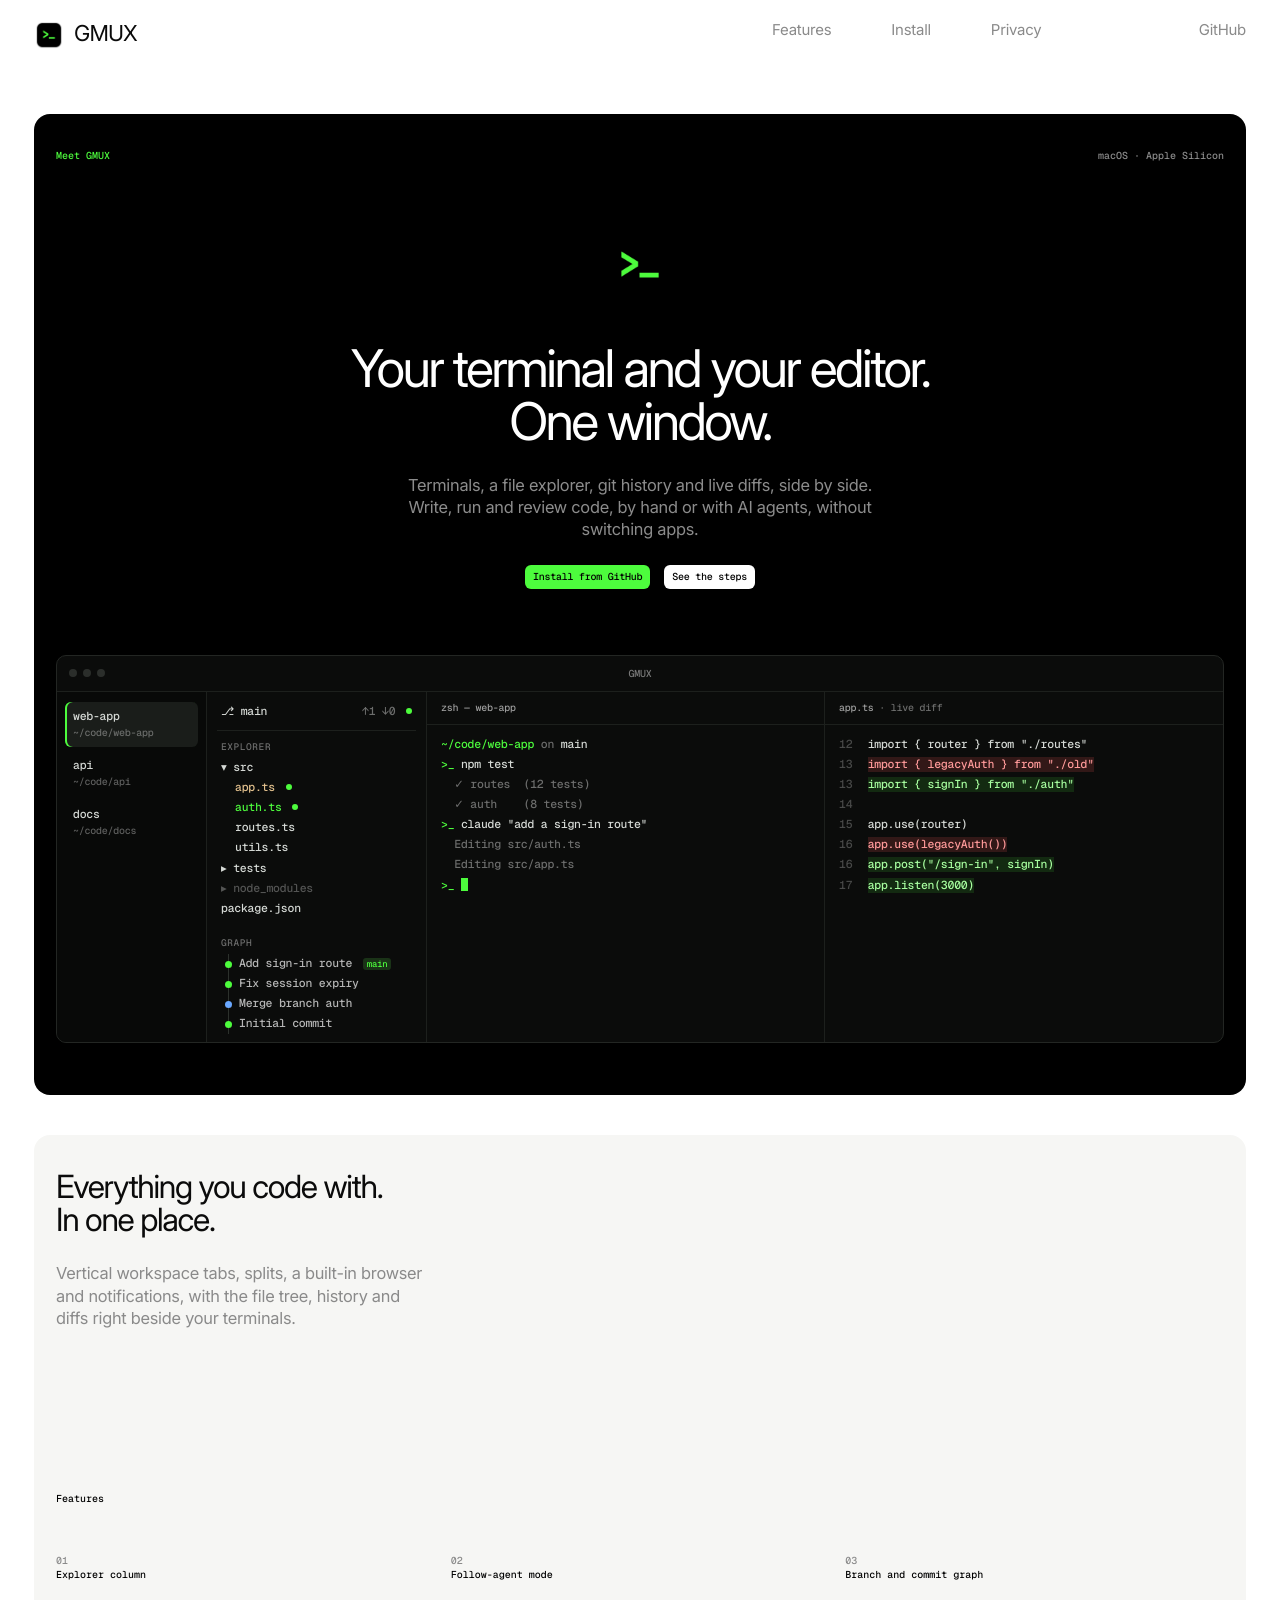
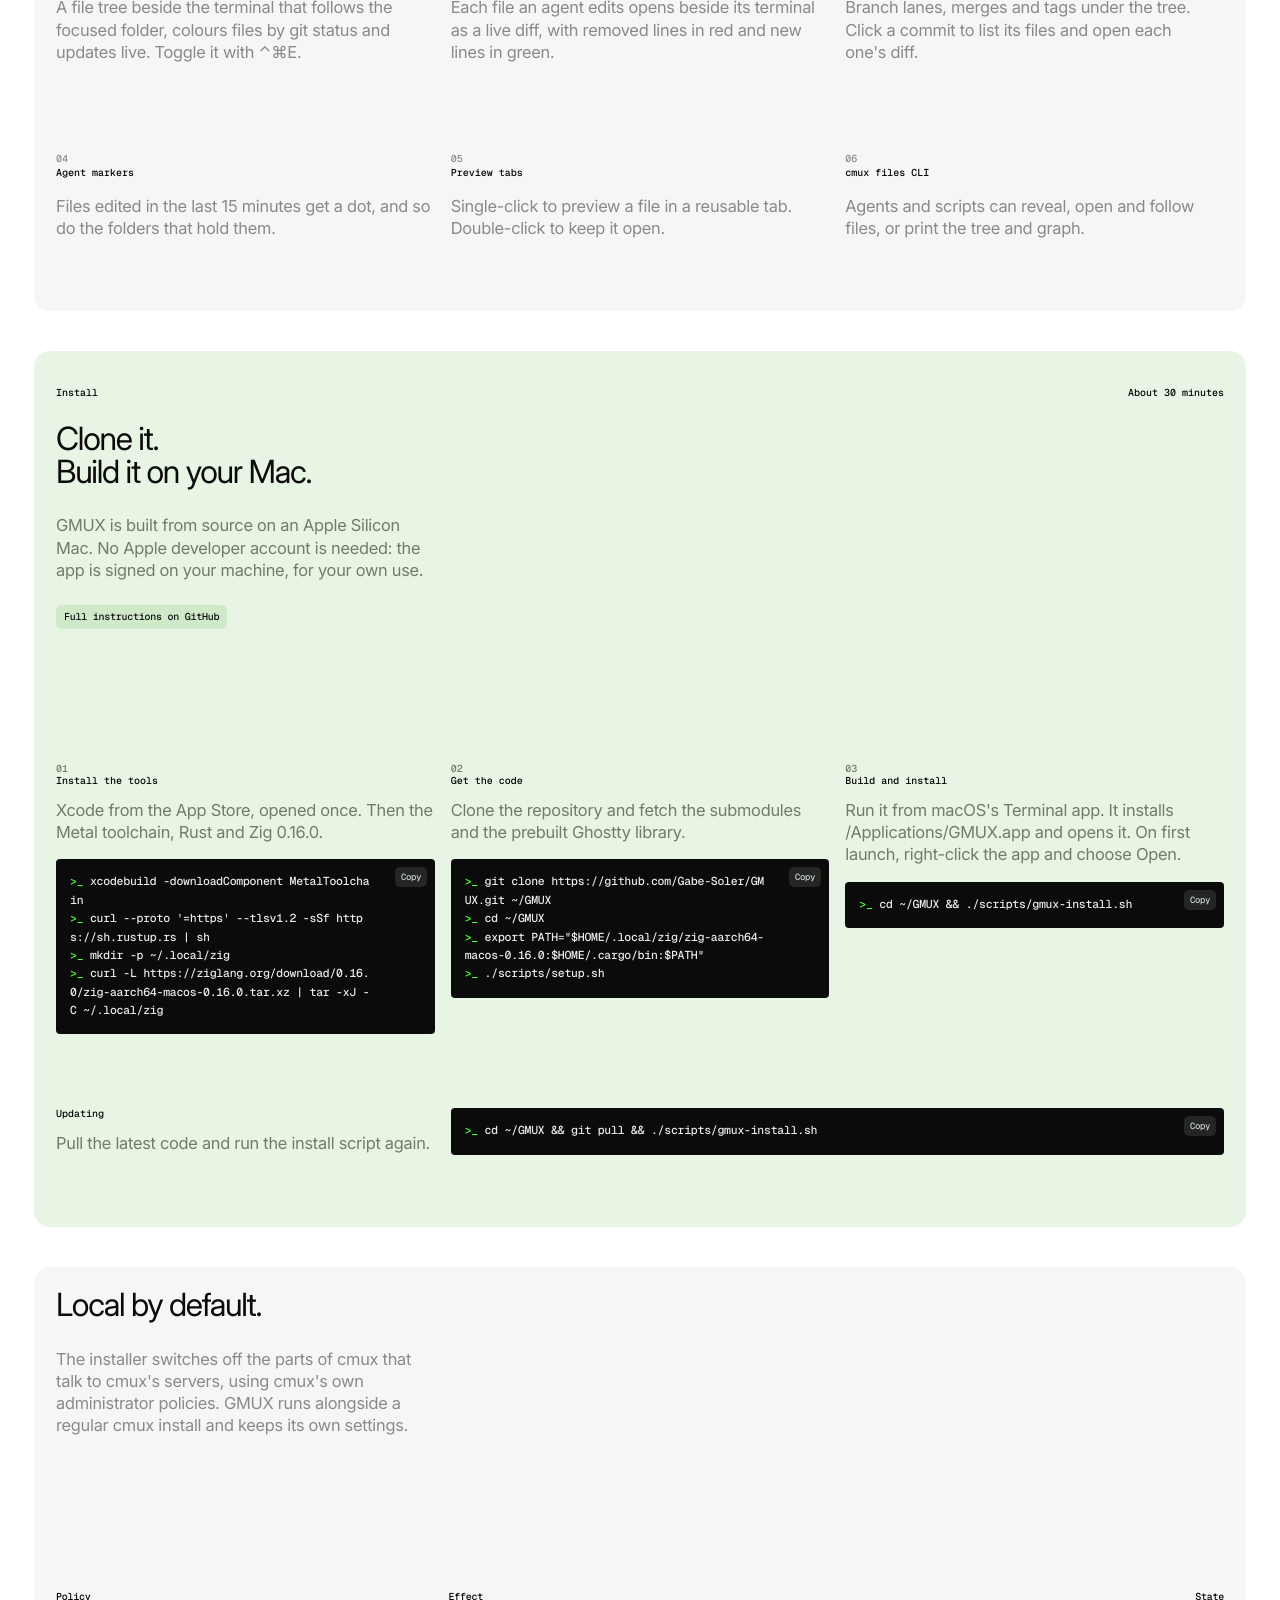
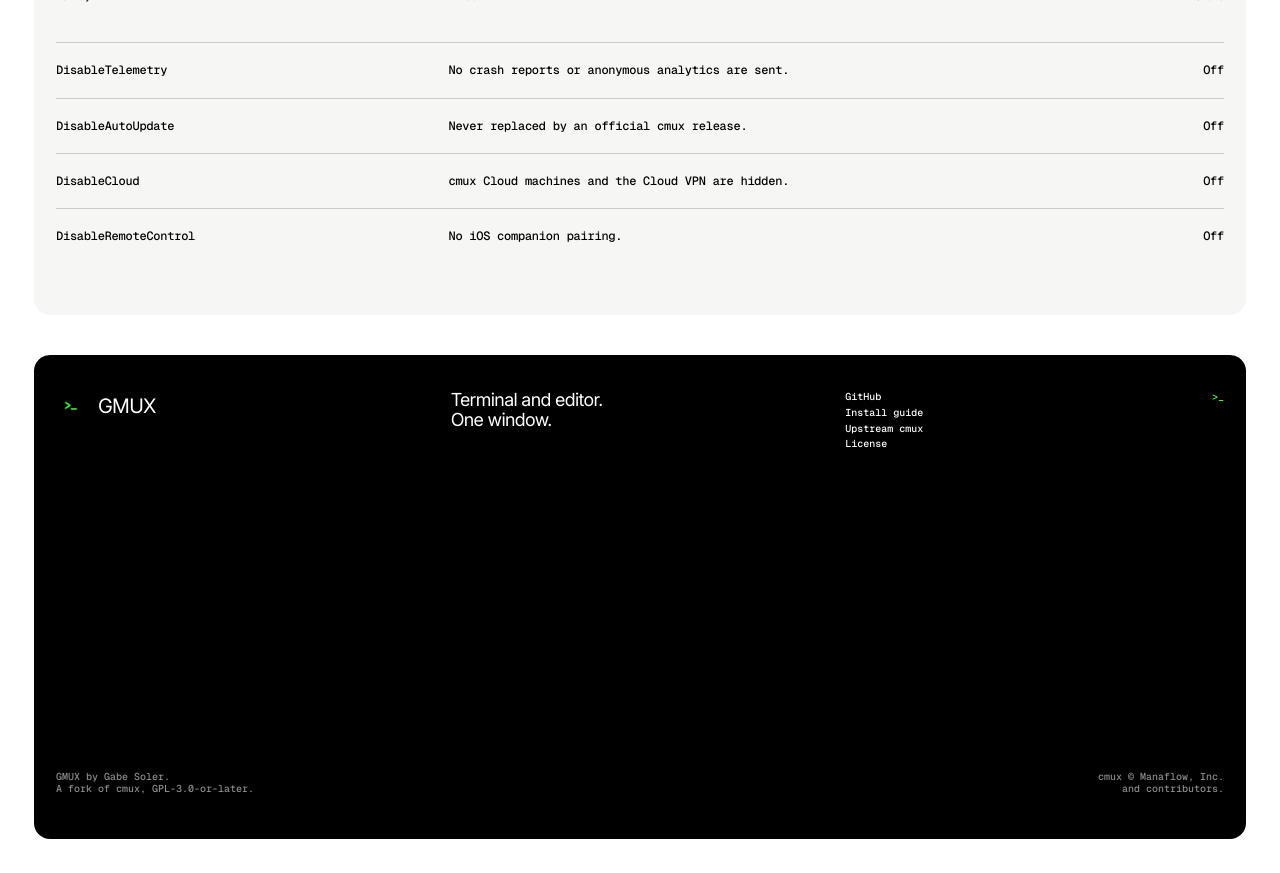
==== commit 1d482ba7: "GMUX site: all-in-one hero with a drawn app window The hero now pitches GMUX as one window for termi" ====
--- a/site/index.html
+++ b/site/index.html
@@ -4,11 +4,11 @@
 <meta charset="utf-8">
 <meta name="viewport" content="width=device-width, initial-scale=1, viewport-fit=cover">
 <title>GMUX</title>
-<meta name="description" content="GMUX is a macOS terminal for AI coding agents, with a file explorer, a commit graph and live diffs of the files your agents edit. Clone it from GitHub and build it on your Mac.">
+<meta name="description" content="GMUX brings your terminal and your editor into one macOS window: terminals, a file explorer, git history and live diffs. Clone it from GitHub and build it on your Mac.">
 <link rel="icon" type="image/png" href="favicon.png">
 <link rel="apple-touch-icon" href="icon.png">
 <meta property="og:title" content="GMUX">
-<meta property="og:description" content="Watch your agents change the code. A macOS terminal with a file explorer and live diffs.">
+<meta property="og:description" content="Your terminal and your editor. One window.">
 <meta property="og:image" content="icon.png">
 <link rel="preconnect" href="https://fonts.googleapis.com">
 <link rel="preconnect" href="https://fonts.gstatic.com" crossorigin>
@@ -37,28 +37,64 @@
         <p class="g-eyebrow g-green g-t1 g-m-l g-fade" style="--i:0">Meet GMUX</p>
         <p class="g-eyebrow g-t3 g-m-r g-end g-fade" style="--i:1;color:var(--g-on-dark-faded)">macOS · Apple Silicon</p>
       </div>
-      <div class="g-row g-grid g-grow" style="align-content:center">
-        <div class="g-full g-ticks"><i class="g-tick"></i><i class="g-tick"></i><i class="g-tick"></i><i class="g-tick"></i></div>
-        <div class="g-t1">
-          <img class="gmux-big-icon g-fade" style="--i:0;margin-bottom:28px" src="icon.png" alt="GMUX app icon">
-          <h1 class="g-xxl g-fade" style="--i:1;color:#fff">Watch your agents<br>change the code.</h1>
-          <p class="g-body g-fade" style="--i:2;margin-top:18px;color:rgba(255,255,255,.62)">GMUX is a Ghostty-based terminal for Claude, Codex and other coding agents. It adds a file explorer, a commit graph and live diffs of every file an agent touches.</p>
-          <div class="g-actions g-fade" style="--i:3;margin-top:24px">
-            <a class="g-chip g-chip--green" href="https://github.com/Gabe-Soler/GMUX#run-gmux-locally">Install from GitHub</a>
-            <a class="g-chip g-chip--white" href="#install">See the steps</a>
-          </div>
-        </div>
-        <div class="g-t23 g-fade" style="--i:3;align-self:center">
-          <div class="gmux-term" aria-label="Install commands">
-            <div class="gmux-term-bar"><span class="gmux-dots"><i></i><i></i><i></i></span><span>~/GMUX — zsh</span><span>00:00:30</span></div>
-<pre><span class="c"># clone and fetch the terminal library</span>
-<span class="p">&gt;_</span> git clone https://github.com/Gabe-Soler/GMUX.git ~/GMUX
-<span class="p">&gt;_</span> cd ~/GMUX &amp;&amp; ./scripts/setup.sh
-
-<span class="c"># build, install to /Applications and open</span>
-<span class="p">&gt;_</span> ./scripts/gmux-install.sh
-<span class="c">Installed /Applications/GMUX.app</span>
-<span class="p">&gt;_</span> <span class="gmux-cursor"></span></pre>
+      <div class="g-row gmux-hero-head">
+        <img class="gmux-big-icon g-fade" style="--i:0" src="icon.png" alt="GMUX app icon">
+        <h1 class="g-xxl gmux-hero-title g-fade" style="--i:1">Your terminal and your editor.<br>One window.</h1>
+        <p class="g-body gmux-hero-body g-fade" style="--i:2">Terminals, a file explorer, git history and live diffs, side by side. Write, run and review code, by hand or with AI agents, without switching apps.</p>
+        <div class="g-actions gmux-hero-actions g-fade" style="--i:3">
+          <a class="g-chip g-chip--green" href="https://github.com/Gabe-Soler/GMUX#run-gmux-locally">Install from GitHub</a>
+          <a class="g-chip g-chip--white" href="#install">See the steps</a>
+        </div>
+      </div>
+      <div class="g-row g-fade" style="--i:4">
+        <!-- drawn app window: workspaces · explorer + graph · terminal · diff -->
+        <div class="gmux-app" role="img" aria-label="The GMUX window: workspace tabs, a file explorer with git status, a terminal and a live diff, side by side">
+          <div class="gmux-app-bar"><span class="gmux-dots"><i></i><i></i><i></i></span><span>GMUX</span><span></span></div>
+          <div class="gmux-app-body">
+            <aside class="gx-tabs">
+              <div class="gx-tab is-on"><b>web-app</b><span>~/code/web-app</span></div>
+              <div class="gx-tab"><b>api</b><span>~/code/api</span></div>
+              <div class="gx-tab"><b>docs</b><span>~/code/docs</span></div>
+            </aside>
+            <aside class="gx-explorer">
+              <div class="gx-branch"><span>⎇ main</span><span class="gx-dim">↑1 ↓0 <i class="gx-dot"></i></span></div>
+              <div class="gx-head">Explorer</div>
+              <div class="gx-row">▾ src</div>
+              <div class="gx-row gx-in gx-mod">app.ts <i class="gx-dot"></i></div>
+              <div class="gx-row gx-in gx-new">auth.ts <i class="gx-dot"></i></div>
+              <div class="gx-row gx-in">routes.ts</div>
+              <div class="gx-row gx-in">utils.ts</div>
+              <div class="gx-row">▸ tests</div>
+              <div class="gx-row gx-ign">▸ node_modules</div>
+              <div class="gx-row">package.json</div>
+              <div class="gx-head" style="margin-top:14px">Graph</div>
+              <div class="gx-row gx-graph"><i class="gx-n"></i>Add sign-in route <span class="gx-tag">main</span></div>
+              <div class="gx-row gx-graph"><i class="gx-n"></i>Fix session expiry</div>
+              <div class="gx-row gx-graph"><i class="gx-n gx-n2"></i>Merge branch auth</div>
+              <div class="gx-row gx-graph"><i class="gx-n"></i>Initial commit</div>
+            </aside>
+            <section class="gx-term">
+              <div class="gx-pane-head">zsh — web-app</div>
+<pre><span class="gx-g">~/code/web-app</span> <span class="gx-dim">on</span> main
+<span class="gx-g">&gt;_</span> npm test
+<span class="gx-dim">  ✓ routes  (12 tests)</span>
+<span class="gx-dim">  ✓ auth    (8 tests)</span>
+<span class="gx-g">&gt;_</span> claude "add a sign-in route"
+<span class="gx-dim">  Editing src/auth.ts</span>
+<span class="gx-dim">  Editing src/app.ts</span>
+<span class="gx-g">&gt;_</span> <span class="gmux-cursor"></span></pre>
+            </section>
+            <section class="gx-diff">
+              <div class="gx-pane-head">app.ts <span class="gx-dim">· live diff</span></div>
+<pre><span class="gx-ln">12</span> import { router } from "./routes"
+<span class="gx-ln">13</span> <span class="gx-del">import { legacyAuth } from "./old"</span>
+<span class="gx-ln">13</span> <span class="gx-add">import { signIn } from "./auth"</span>
+<span class="gx-ln">14</span>
+<span class="gx-ln">15</span> app.use(router)
+<span class="gx-ln">16</span> <span class="gx-del">app.use(legacyAuth())</span>
+<span class="gx-ln">16</span> <span class="gx-add">app.post("/sign-in", signIn)</span>
+<span class="gx-ln">17</span> <span class="gx-add">app.listen(3000)</span></pre>
+            </section>
           </div>
         </div>
       </div>
@@ -70,8 +106,8 @@
       <div class="g-row g-ticks"><i class="g-tick"></i><i class="g-tick"></i><i class="g-tick"></i><i class="g-tick"></i></div>
       <div class="g-row g-row--tight g-grid">
         <div class="g-t1">
-          <h2 class="g-title g-fade" style="--i:0">Built on cmux.<br>Made to follow agents.</h2>
-          <p class="g-body g-fade" style="--i:1">Everything in cmux still works: vertical tabs, splits, notifications and the browser. GMUX adds the views you'd otherwise keep VS Code open for.</p>
+          <h2 class="g-title g-fade" style="--i:0">Everything you code with.<br>In one place.</h2>
+          <p class="g-body g-fade" style="--i:1">Vertical workspace tabs, splits, a built-in browser and notifications, with the file tree, history and diffs right beside your terminals.</p>
         </div>
       </div>
       <div class="g-row g-ticks" style="padding-top:calc(150 * var(--g-u))"><i class="g-tick"></i><i class="g-tick"></i><i class="g-tick"></i><i class="g-tick"></i></div>
@@ -160,7 +196,7 @@
     <div class="g-row g-ticks"><i class="g-tick"></i><i class="g-tick"></i><i class="g-tick"></i><i class="g-tick"></i></div>
     <div class="g-row g-row--tight g-grid">
       <div class="g-t1 g-col" style="display:flex;align-items:flex-start;gap:12px"><img class="gmux-logo-img" src="icon.png" alt=""><span class="g-l" style="font-size:20px;color:#fff;line-height:30px">GMUX</span></div>
-      <div class="g-t2 g-col"><p class="g-l">Built on cmux.<br>Made for agents at work.</p></div>
+      <div class="g-t2 g-col"><p class="g-l">Terminal and editor.<br>One window.</p></div>
       <div class="g-t3a g-col g-mono">
         <a class="g-link" href="https://github.com/Gabe-Soler/GMUX">GitHub</a>
         <a class="g-link" href="https://github.com/Gabe-Soler/GMUX#run-gmux-locally">Install guide</a>
--- a/site/gmux.css
+++ b/site/gmux.css
@@ -73,3 +73,72 @@
 
 .gmux-big-icon { width: calc(120 * var(--g-u)); height: auto; border-radius: calc(26 * var(--g-u)); }
 @media (max-width: 899px) { .gmux-hide-phone { display:none; } }
+
+/* readability: larger paragraph text than the Genesis default (14px) */
+:root { --g-fs-s: 16.5px; --g-lh-s: 1.35; }
+.g-body { max-width: 400px; }
+.g-header a { font-size: 15px; }
+.g-table td { font-size: 12px; }
+.gmux-code pre { font-size: 11.5px; }
+.gmux-term { font-size: 13px; }
+@media (max-width: 899px) {
+  :root:not(.g-fixed) { --g-fs-s: 16px; }
+}
+
+/* no registration ticks on this site */
+.g-tick { display: none !important; }
+
+/* ── hero: centred icon + headline, drawn app window below ── */
+.gmux-hero-head { display:flex; flex-direction:column; align-items:center; text-align:center; padding-top: 56px; }
+.gmux-hero-head .gmux-big-icon { width: 96px; border-radius: 22px; margin-bottom: 28px; }
+.gmux-hero-title { color:#fff; font-size: clamp(30px, 4.2vw, 52px); }
+.gmux-hero-body { color: rgba(255,255,255,.62); margin: 20px auto 0; max-width: 520px; }
+.gmux-hero-actions { justify-content:center; margin-top: 26px; }
+
+.gmux-app { margin: 44px auto 8px; max-width: 1180px; background:#0b0c0b; border:1px solid #232623; border-radius: 10px;
+  overflow:hidden; font-family: var(--g-mono); font-weight:500; font-size: 11.5px; line-height: 1.75; color:#d6dad6; text-align:left; }
+.gmux-app-bar { display:grid; grid-template-columns: 1fr auto 1fr; align-items:center; padding: 9px 12px; border-bottom:1px solid #1d201d;
+  font-size: 10px; color: rgba(255,255,255,.45); }
+.gmux-app-body { display:grid; grid-template-columns: 150px 220px minmax(0,1fr) minmax(0,1fr); min-height: 330px; }
+.gmux-app-body > * { border-right:1px solid #1d201d; min-width:0; }
+.gmux-app-body > *:last-child { border-right:0; }
+.gmux-app pre { margin:0; padding: 10px 14px 14px; font: inherit; white-space: pre; overflow:hidden; }
+.gx-dim { color: rgba(255,255,255,.4); }
+.gx-g { color: var(--gmux-green); }
+.gx-tabs { padding: 10px 8px; background:#080908; }
+.gx-tab { padding: 7px 8px; border-radius: 6px; margin-bottom: 4px; line-height:1.35; }
+.gx-tab b { display:block; font-weight:500; color:#d6dad6; }
+.gx-tab span { color: rgba(255,255,255,.35); font-size: 10px; }
+.gx-tab.is-on { background:#1a1d1a; box-shadow: inset 2px 0 0 var(--gmux-green); }
+.gx-explorer { padding: 8px 10px; }
+.gx-branch { display:flex; justify-content:space-between; padding: 2px 4px 8px; border-bottom:1px solid #1d201d; margin-bottom: 6px; }
+.gx-head { font-size: 9.5px; letter-spacing:.06em; text-transform: uppercase; color: rgba(255,255,255,.4); padding: 2px 4px; }
+.gx-row { padding: 0 4px; white-space: nowrap; overflow:hidden; text-overflow: ellipsis; }
+.gx-in { padding-left: 18px; }
+.gx-mod { color:#e2c08d; }
+.gx-new { color: var(--gmux-green); }
+.gx-ign { color: rgba(255,255,255,.3); }
+.gx-dot { display:inline-block; width:6px; height:6px; border-radius:50%; background: var(--gmux-green); vertical-align: 1px; margin-left: 4px; }
+.gx-graph { position:relative; padding-left: 22px; color: rgba(255,255,255,.7); }
+.gx-n { position:absolute; left: 8px; top: 7px; width:7px; height:7px; border-radius:50%; background: var(--gmux-green); }
+.gx-n2 { background:#6aa8ff; }
+.gx-graph::before { content:""; position:absolute; left: 11px; top:0; bottom:0; width:1px; background:#2c312c; z-index:0; }
+.gx-tag { font-size: 9px; padding: 0 4px; border-radius: 3px; background:#1a3317; color: var(--gmux-green); margin-left: 4px; }
+.gx-pane-head { padding: 7px 14px; border-bottom:1px solid #1d201d; font-size: 10px; color: rgba(255,255,255,.6); }
+.gx-ln { display:inline-block; width: 22px; color: rgba(255,255,255,.25); }
+.gx-del { background: rgba(255,90,90,.16); color:#ff9a9a; }
+.gx-add { background: rgba(77,252,61,.12); color:#a8ffa0; }
+
+@media (max-width: 1100px) { .gmux-app-body { grid-template-columns: 200px minmax(0,1fr) minmax(0,1fr); } .gx-tabs { display:none; } }
+@media (max-width: 899px) {
+  .gmux-hero-head { padding-top: 32px; }
+  .gmux-hero-head .gmux-big-icon { width: 76px; border-radius: 18px; }
+  .gmux-app { font-size: 10.5px; margin-top: 32px; }
+  .gmux-app-body { grid-template-columns: 150px minmax(0,1fr); min-height: 0; }
+  .gx-diff { display:none; }
+  .gx-explorer { border-right:1px solid #1d201d !important; }
+}
+@media (max-width: 560px) {
+  .gmux-app-body { grid-template-columns: 1fr; }
+  .gx-explorer { display:none; }
+}
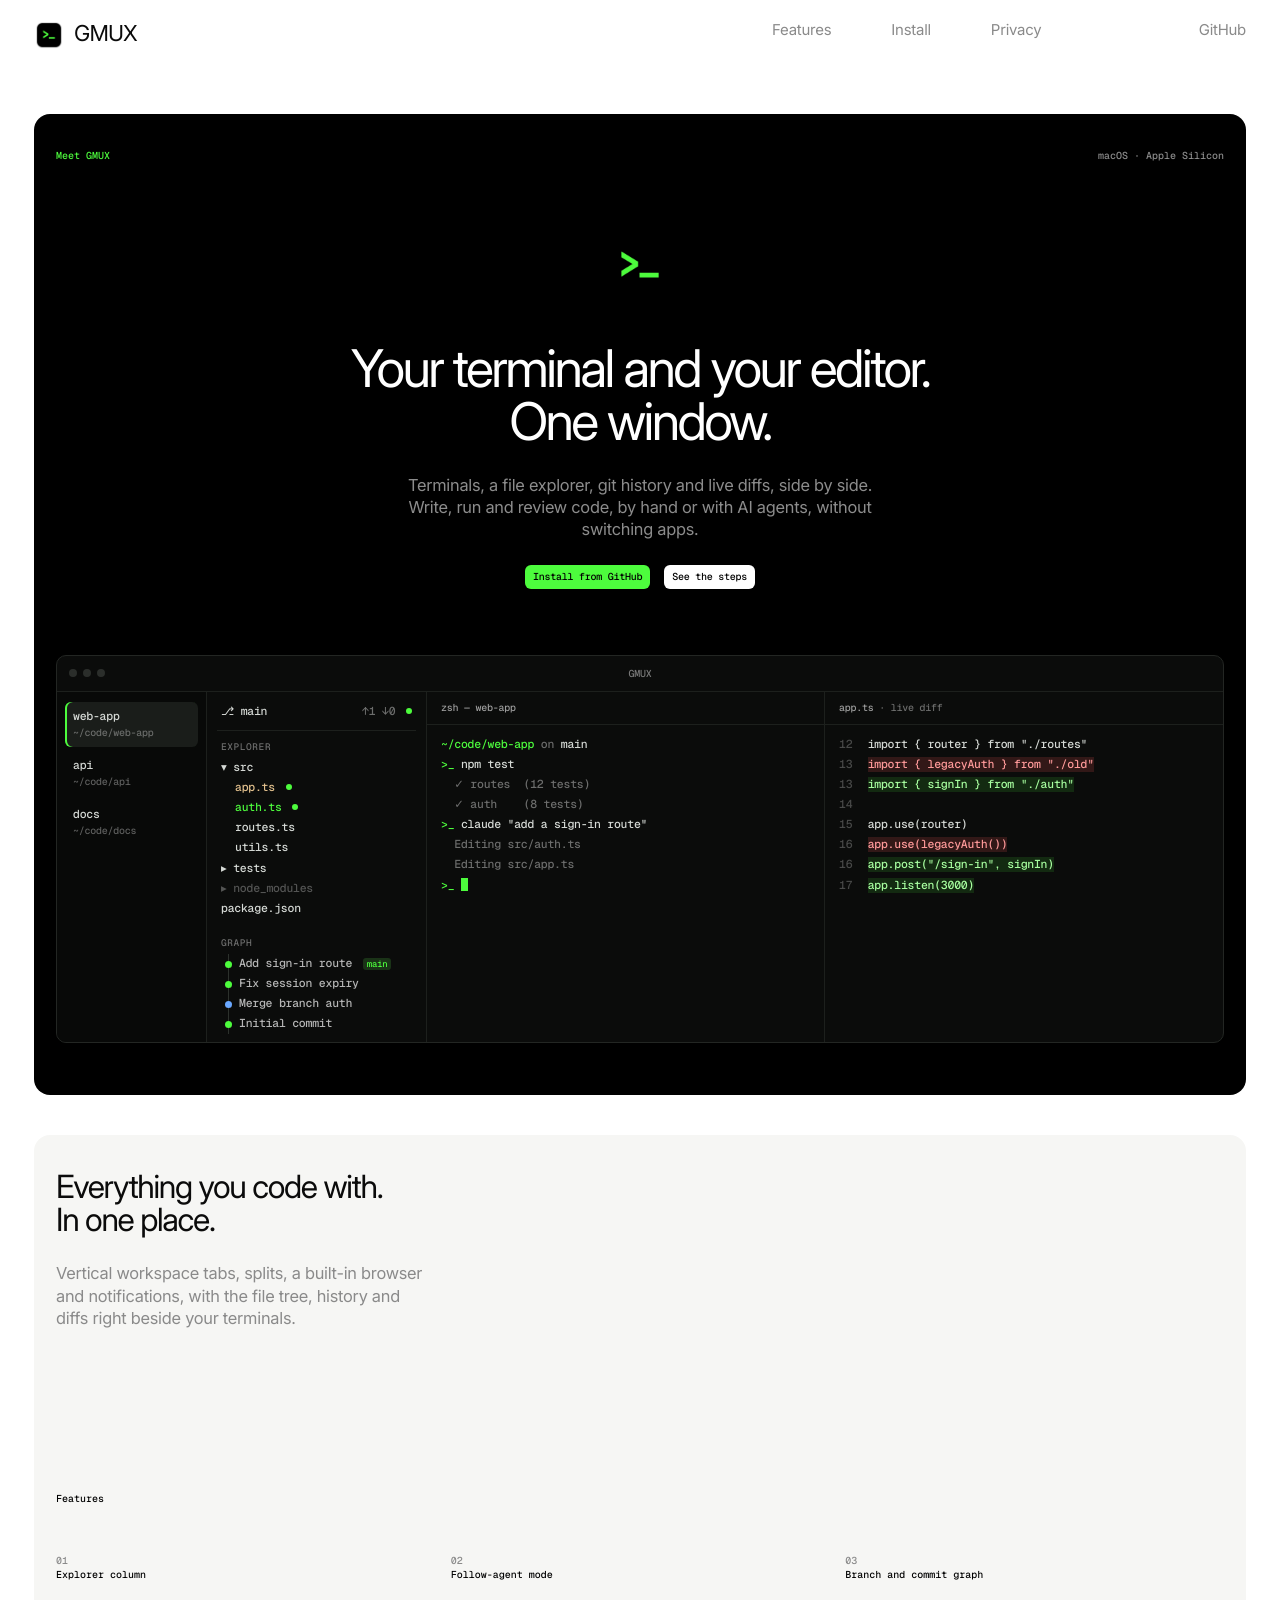
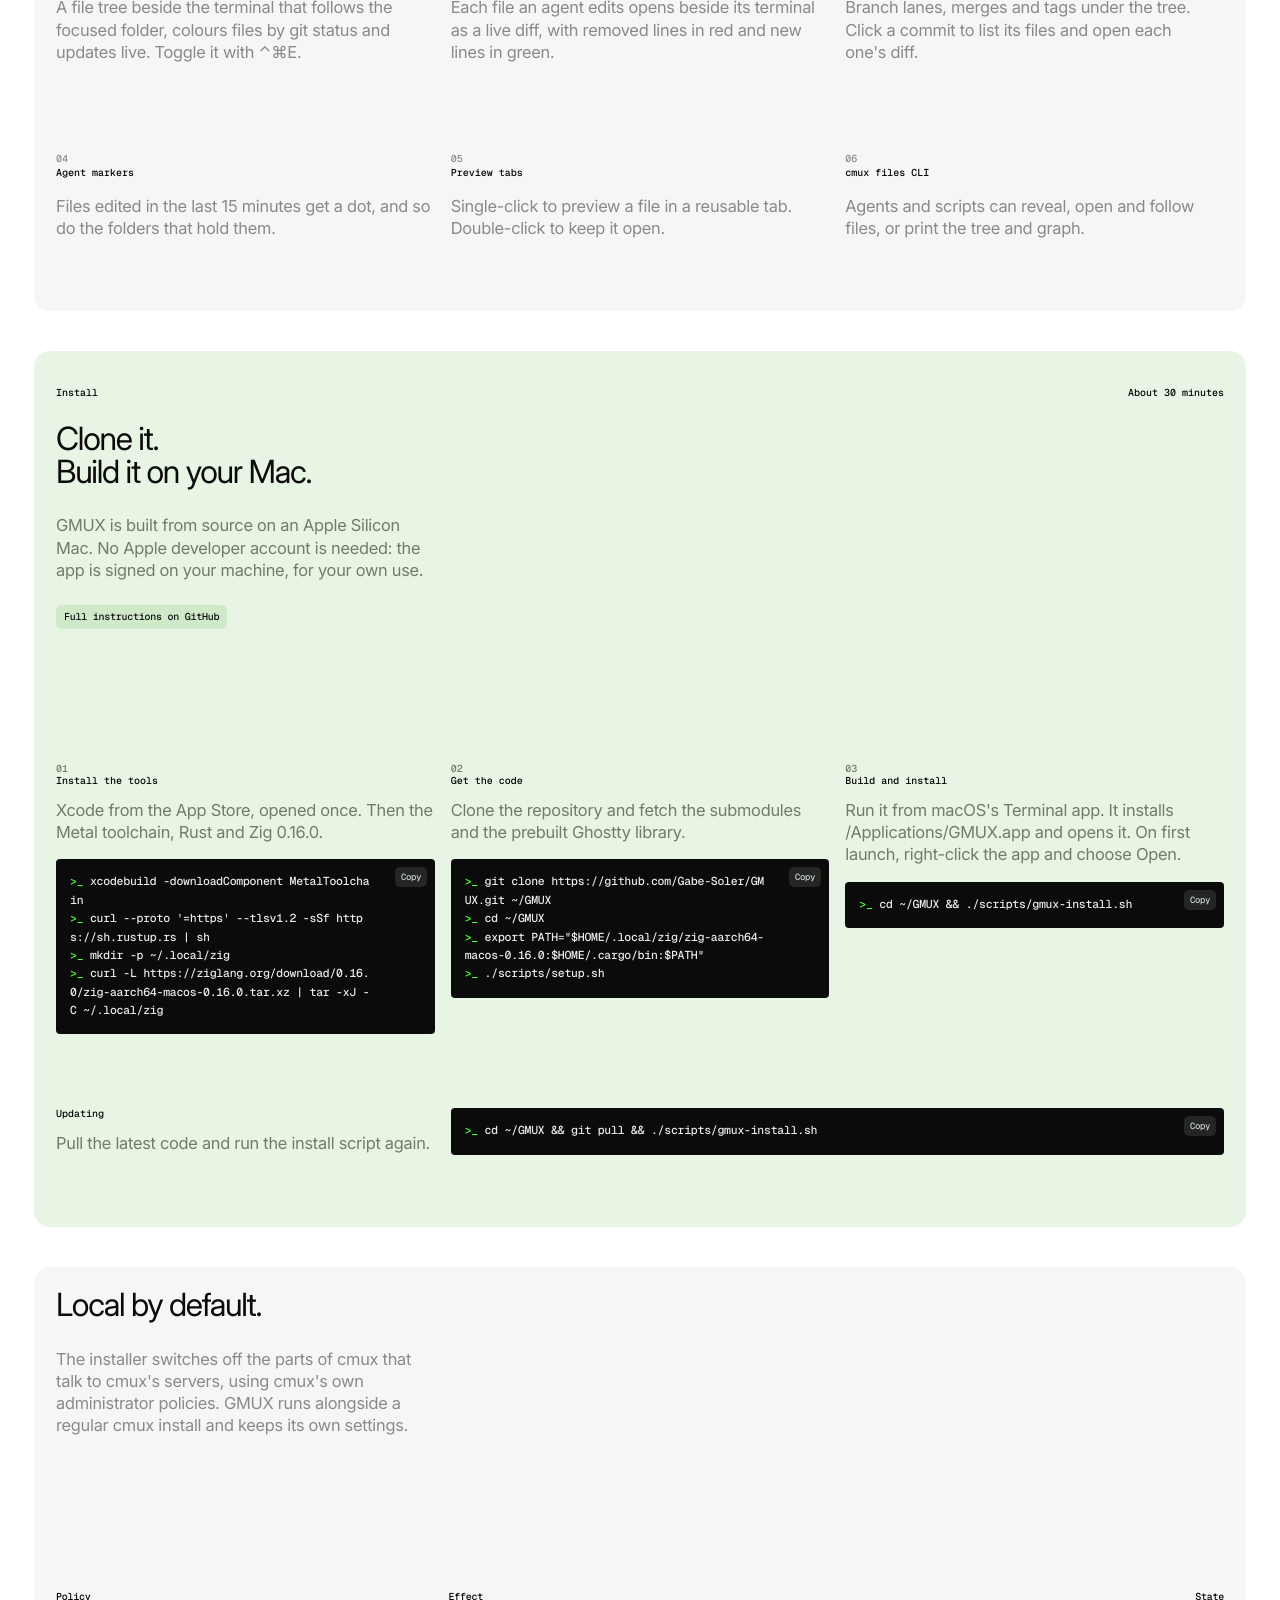
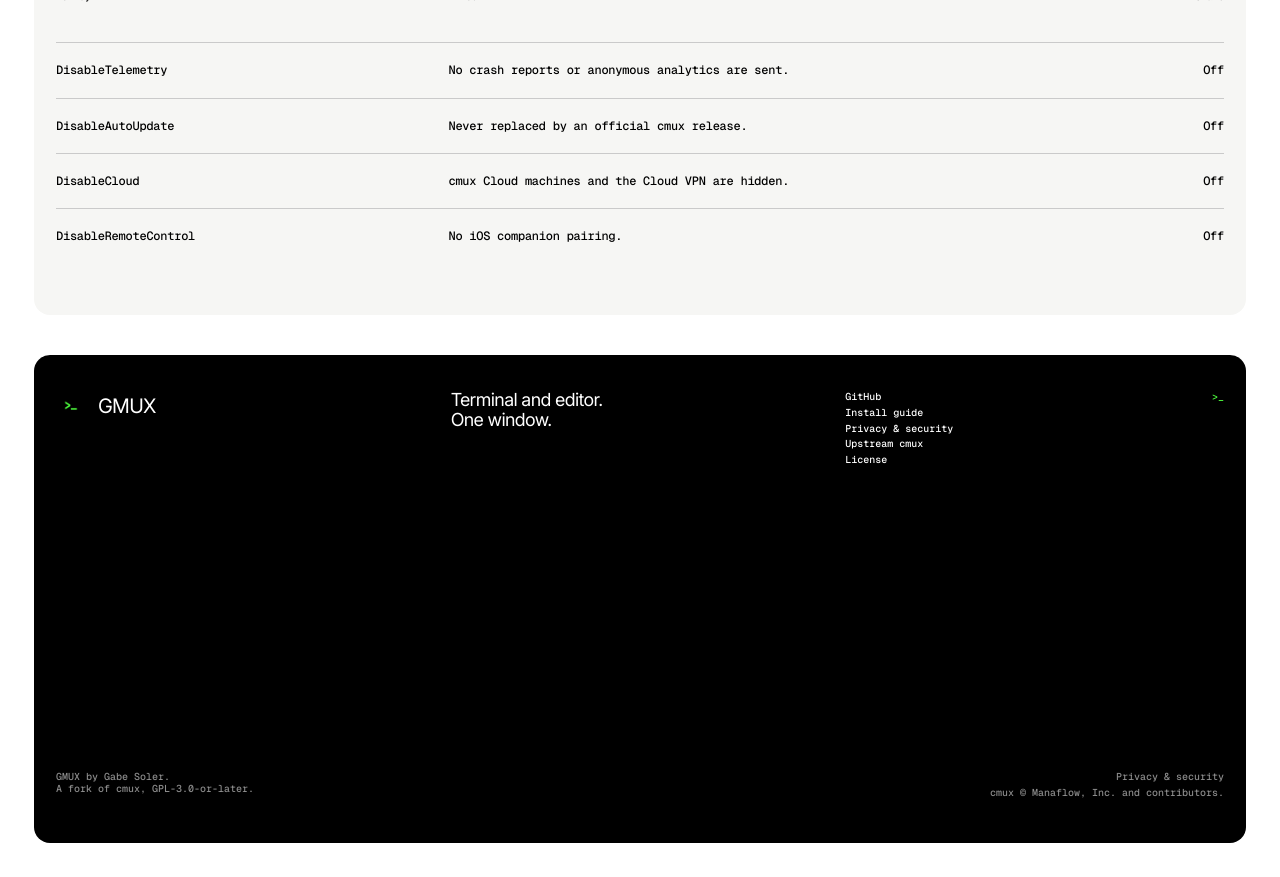
==== commit f8c45e16: "GMUX site: privacy and security page Adds privacy.html, covering what the website and the app collec" ====
--- a/site/index.html
+++ b/site/index.html
@@ -200,6 +200,7 @@
       <div class="g-t3a g-col g-mono">
         <a class="g-link" href="https://github.com/Gabe-Soler/GMUX">GitHub</a>
         <a class="g-link" href="https://github.com/Gabe-Soler/GMUX#run-gmux-locally">Install guide</a>
+        <a class="g-link" href="privacy.html">Privacy &amp; security</a>
         <a class="g-link" href="https://github.com/manaflow-ai/cmux">Upstream cmux</a>
         <a class="g-link" href="https://github.com/Gabe-Soler/GMUX/blob/main/LICENSE">License</a>
       </div>
@@ -207,7 +208,7 @@
     </div>
     <div class="g-row g-grid" style="padding-top:clamp(60px, calc(200 * var(--g-u)), 200px)">
       <p class="g-mono g-faded g-t1 g-m-l">GMUX by Gabe Soler.<br>A fork of cmux, GPL-3.0-or-later.</p>
-      <p class="g-mono g-faded g-t3 g-m-r g-end">cmux © Manaflow, Inc.<br>and contributors.</p>
+      <p class="g-mono g-faded g-t3 g-m-r g-end"><a class="g-link" href="privacy.html">Privacy &amp; security</a>cmux © Manaflow, Inc. and contributors.</p>
     </div>
     <div class="g-row g-ticks"><i class="g-tick"></i><i class="g-tick"></i><i class="g-tick"></i><i class="g-tick"></i></div>
   </footer>
